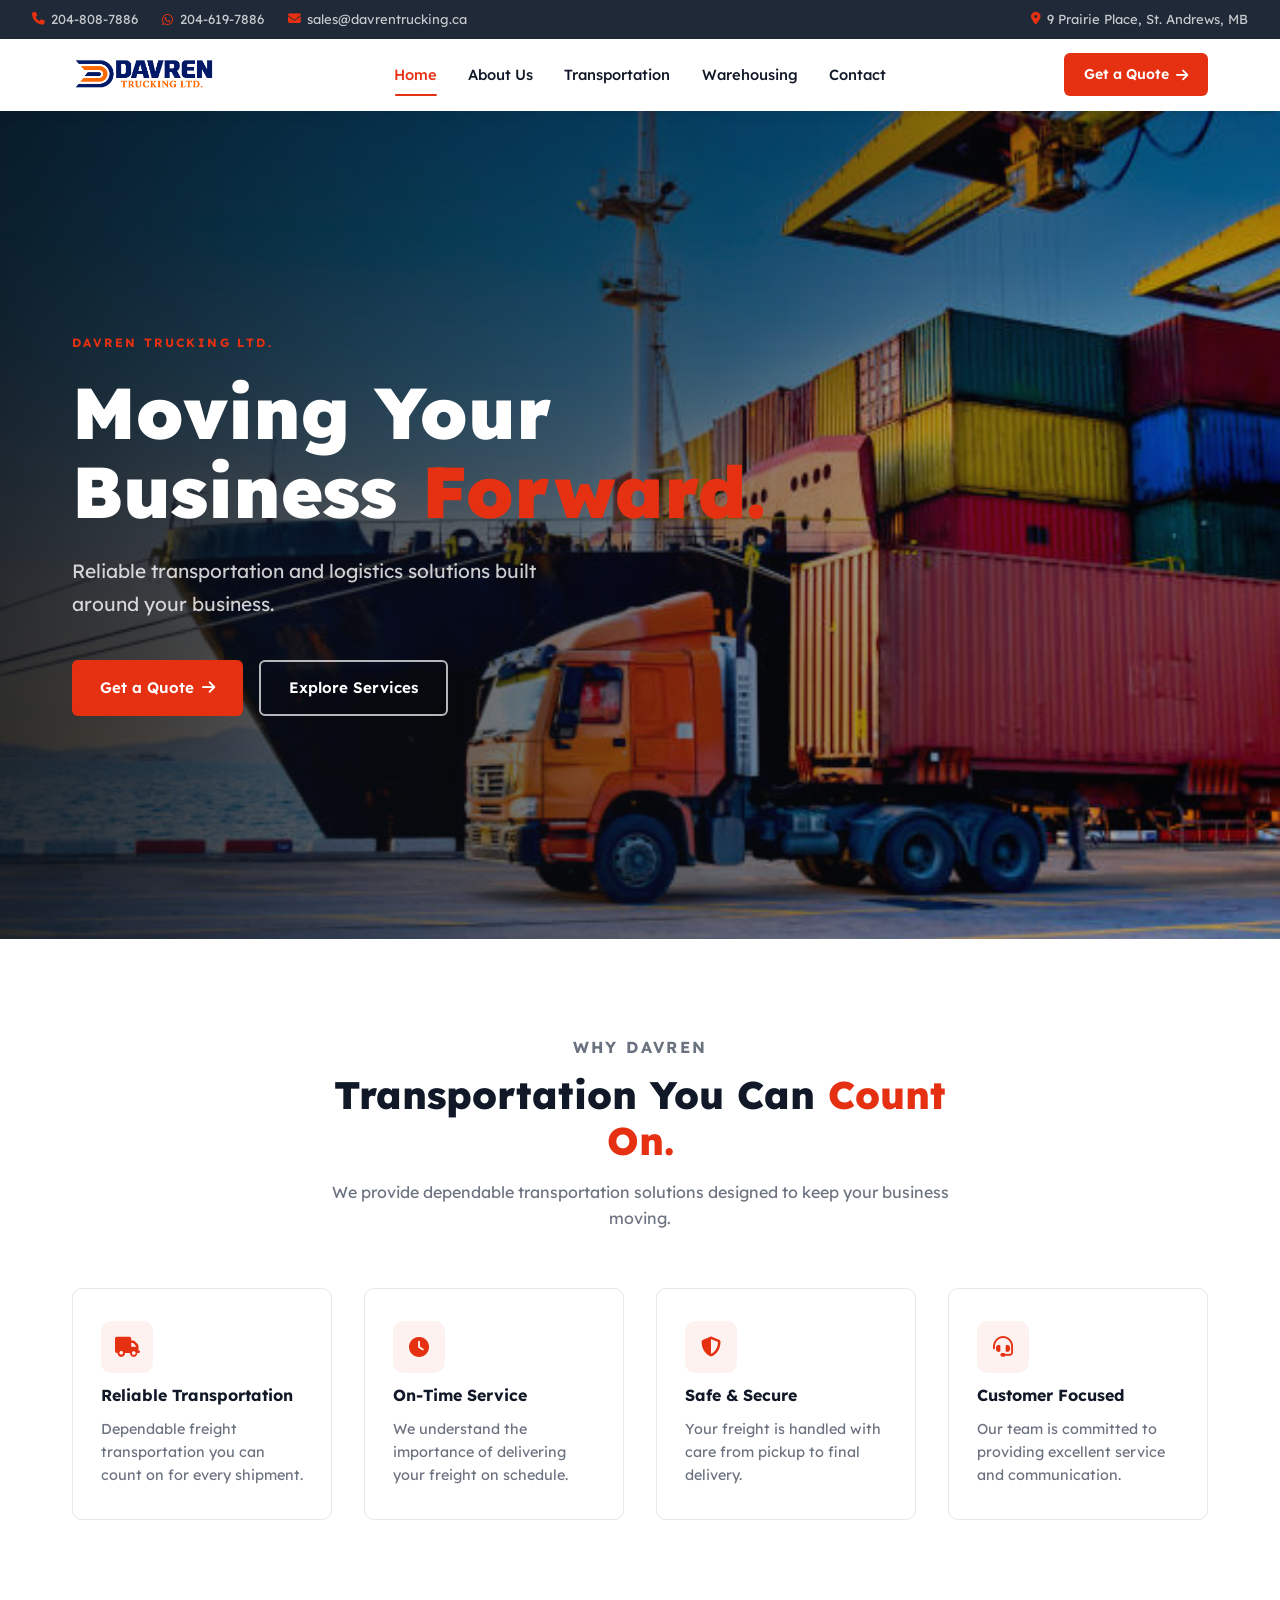
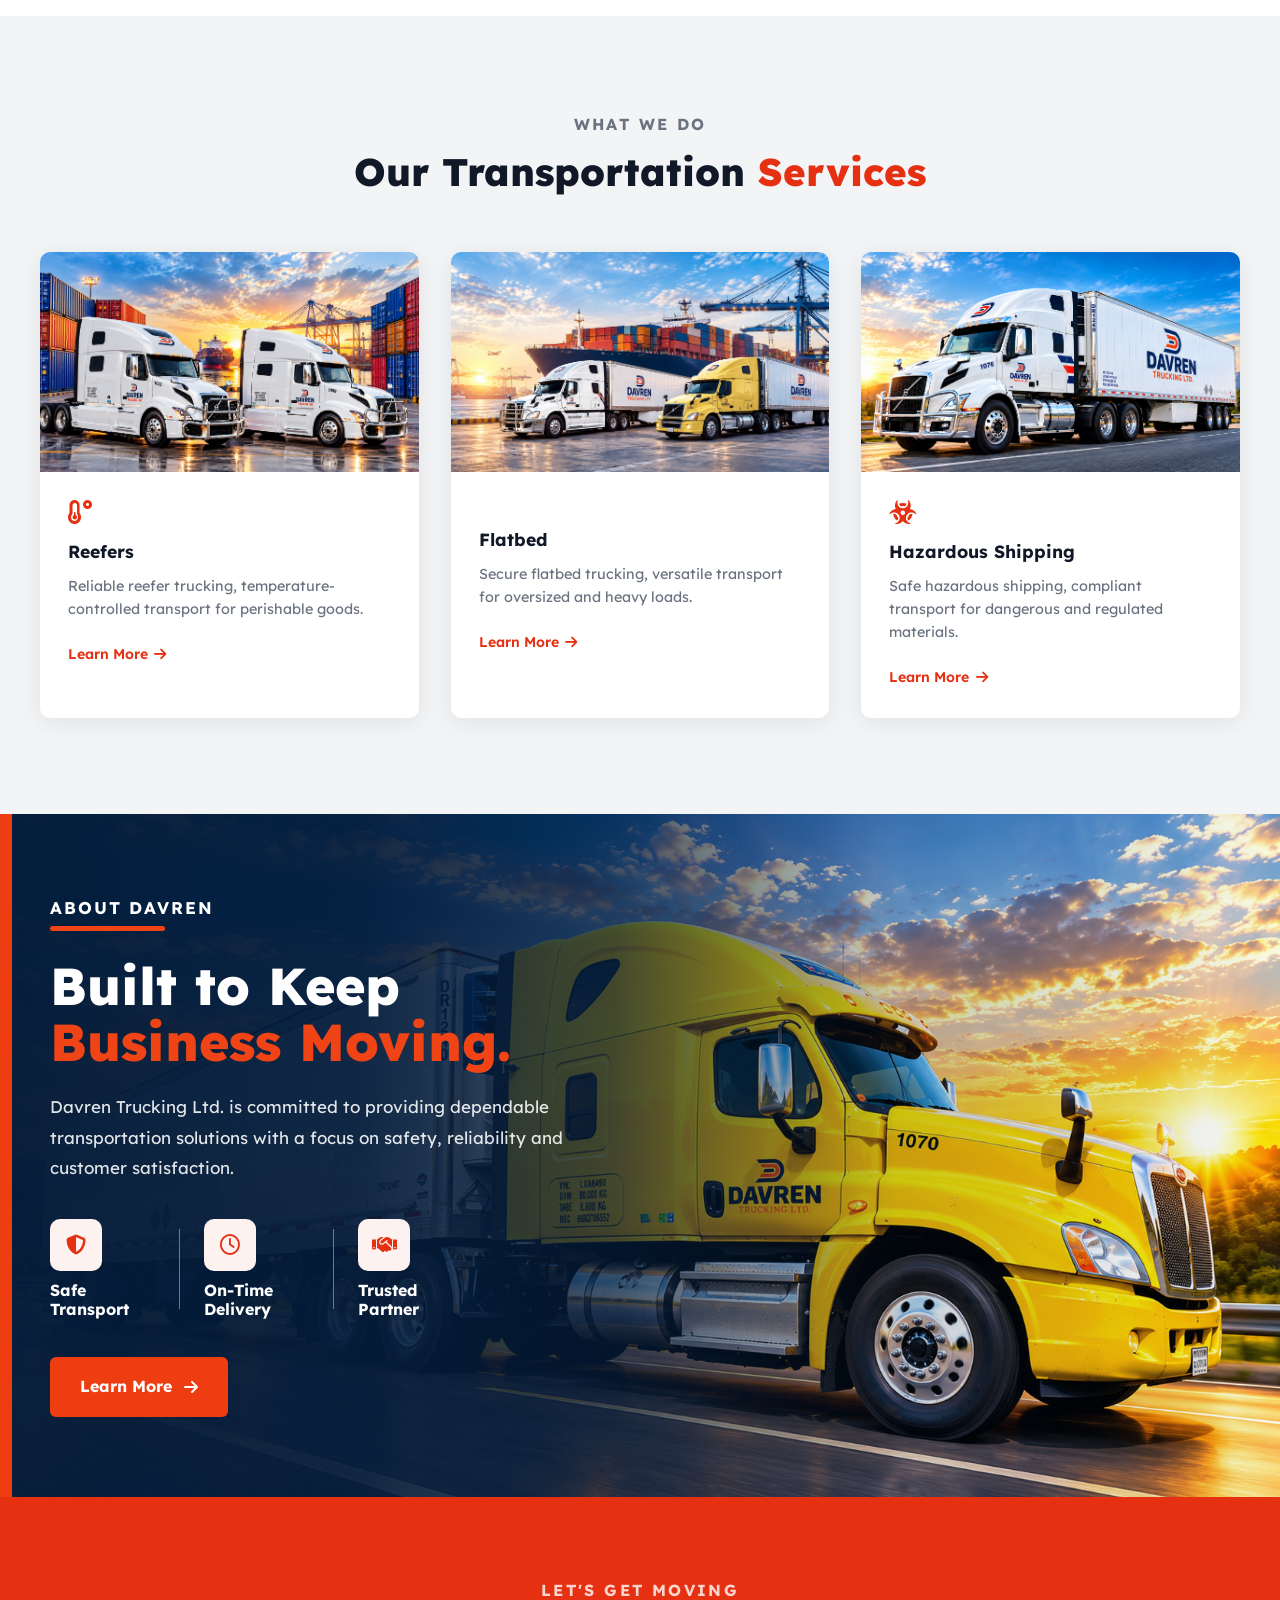
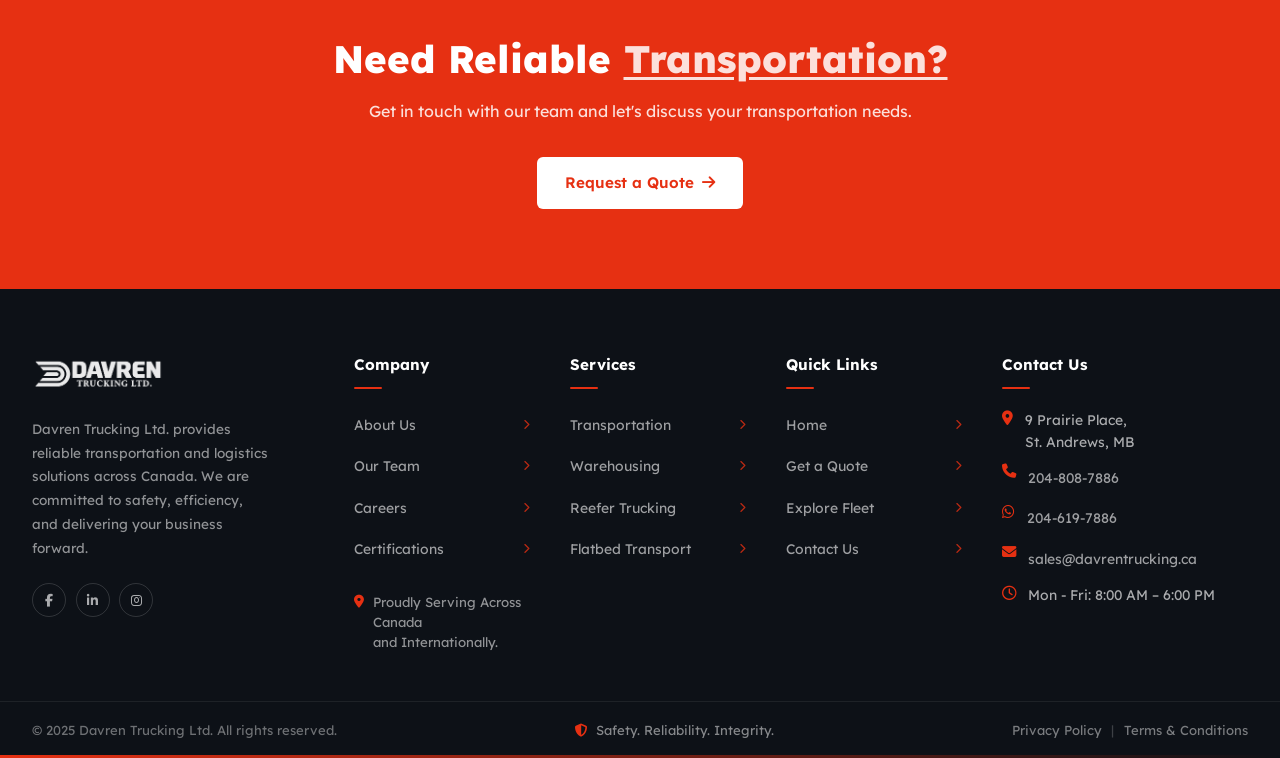
==== index.html @ db0753dc "Initial commit - static website for Netlify deployment" ====
<!DOCTYPE html>
<html lang="en">

<head>
    <meta charset="UTF-8">
    <meta name="viewport" content="width=device-width, initial-scale=1.0">
    <meta name="theme-color" content="#253b2f">

    <!-- ================= Primary SEO Meta Tags ================= -->
    <title>Davren Trucking | Driven to Deliver | Reliable Trucking Solutions Across Canada | Winnipeg</title>
    <meta name="title" content="Davren Trucking | Driven to Deliver | Reliable Trucking Solutions Across Canada | Winnipeg">
    <meta name="description" content="Winnipeg Trucking Company, Davren Trucking provides professional, reliable, and on-time trucking services across Canada. Trust us for safe and efficient freight transportation solutions.">
    <meta name="keywords" content="Winnipeg trucking companies, trucking services Winnipeg, freight transportation Winnipeg, logistics services Winnipeg, local trucking Winnipeg, Manitoba freight carriers, haulage services Winnipeg, commercial transport Winnipeg, truck freight services, trucking company Canada, freight transportation, reliable trucking, Davren Trucking, freight logistics, Canada-wide delivery, professional trucking services, on-time freight solutions">
    <meta name="robots" content="index, follow">
    <meta name="author" content="Davren Trucking">

    <!-- Canonical URL -->
    <link rel="canonical" href="https://davrentrucking.com/">

    <!-- Favicon -->
    <link rel="shortcut icon" type="image/x-icon" href="assets/images/fav-icon/favicon.ico">
    <link rel="icon" type="image/png" href="assets/images/logo.png">

    <!-- ================= Open Graph / Facebook ================= -->
    <meta property="og:type" content="website">
    <meta property="og:url" content="https://davrentrucking.com/">
    <meta property="og:title" content="Davren Trucking | Driven to Deliver | Reliable Trucking Solutions Across Canada | Winnipeg">
    <meta property="og:description" content="Winnipeg Trucking Company, Davren Trucking provides professional, reliable, and on-time trucking services across Canada. Trust us for safe and efficient freight transportation solutions.">
    <meta property="og:image" content="https://davrentrucking.com/assets/images/abt.png">
    <meta property="og:site_name" content="Davren Trucking">
    <meta property="og:locale" content="en_CA">

    <!-- ================= Twitter Card ================= -->
    <meta name="twitter:card" content="summary_large_image">
    <meta name="twitter:url" content="https://davrentrucking.com/">
    <meta name="twitter:title" content="Davren Trucking | Driven to Deliver | Reliable Trucking Solutions Across Canada | Winnipeg">
    <meta name="twitter:description" content="Winnipeg Trucking Company, Davren Trucking provides professional, reliable, and on-time trucking services across Canada. Trust us for safe and efficient freight transportation solutions.">
    <meta name="twitter:image" content="https://davrentrucking.com/assets/images/abt.png">

    <!-- ================= Google Fonts ================= -->
    <link rel="preconnect" href="https://fonts.googleapis.com">
    <link rel="preconnect" href="https://fonts.gstatic.com" crossorigin>
    <link href="https://fonts.googleapis.com/css2?family=Lexend:wght@300;400;500;600;700;800&family=Yantramanav:wght@300;400;500;700;900&display=swap" rel="stylesheet">

    <!-- Font Awesome -->
    <link rel="stylesheet"
        href="https://cdnjs.cloudflare.com/ajax/libs/font-awesome/6.7.2/css/all.min.css">

    <!-- Main CSS -->
    <link rel="stylesheet" href="assets/css/style.css?v=3">

    <!-- ================= Structured Data (Schema.org JSON-LD) ================= -->
    <script type="application/ld+json">
    {
      "@context": "https://schema.org",
      "@type": ["LogisticsService", "LocalBusiness"],
      "@id": "https://davrentrucking.com/#organization",
      "name": "Davren Trucking",
      "alternateName": "Davren Trucking Ltd.",
      "url": "https://davrentrucking.com/",
      "logo": "https://davrentrucking.com/assets/images/logo.png",
      "image": "https://davrentrucking.com/assets/images/abt.png",
      "description": "Professional, reliable, and on-time freight transportation and trucking services across Canada and internationally. Specialized in Dry Vans, Reefers, Flatbed, Hazardous Shipping, and Warehousing.",
      "telephone": "+1-204-808-7886",
      "email": "dispatch@davrentrucking.ca",
      "priceRange": "$$",
      "address": {
        "@type": "PostalAddress",
        "streetAddress": "216 Jean Marc Ave",
        "addressLocality": "Oakbank",
        "addressRegion": "MB",
        "postalCode": "R0E 1J0",
        "addressCountry": "CA"
      },
      "location": [
        {
          "@type": "Place",
          "name": "Head Office",
          "address": {
            "@type": "PostalAddress",
            "streetAddress": "216 Jean Marc Ave",
            "addressLocality": "Oakbank",
            "addressRegion": "MB",
            "postalCode": "R0E 1J0",
            "addressCountry": "CA"
          }
        },
        {
          "@type": "Place",
          "name": "Mailing Office",
          "address": {
            "@type": "PostalAddress",
            "streetAddress": "1201 Jefferson Ave",
            "addressLocality": "Winnipeg",
            "addressRegion": "MB",
            "postalCode": "R2P 0M3",
            "addressCountry": "CA"
          }
        },
        {
          "@type": "Place",
          "name": "Yard & Operations",
          "address": {
            "@type": "PostalAddress",
            "streetAddress": "9 Prairie Place",
            "addressLocality": "St. Andrews",
            "addressRegion": "MB",
            "postalCode": "R1A 2B5",
            "addressCountry": "CA"
          }
        }
      ],
      "areaServed": [
        {
          "@type": "Country",
          "name": "Canada"
        },
        {
          "@type": "AdministrativeArea",
          "name": "Manitoba"
        },
        {
          "@type": "City",
          "name": "Winnipeg"
        }
      ],
      "hasOfferCatalog": {
        "@type": "OfferCatalog",
        "name": "Transportation & Logistics Services",
        "itemListElement": [
          {
            "@type": "Offer",
            "itemOffered": {
              "@type": "Service",
              "name": "Dry Van Transportation",
              "description": "Short-haul, long-haul, and regional freight transport across Canada and North America."
            }
          },
          {
            "@type": "Offer",
            "itemOffered": {
              "@type": "Service",
              "name": "Reefer Transportation",
              "description": "Temperature-controlled refrigerated freight transport for perishable goods."
            }
          },
          {
            "@type": "Offer",
            "itemOffered": {
              "@type": "Service",
              "name": "Flatbed Trucking",
              "description": "Versatile transport for oversized, heavy haul, and specialized industrial loads."
            }
          },
          {
            "@type": "Offer",
            "itemOffered": {
              "@type": "Service",
              "name": "Hazardous Material (Hazmat) Shipping",
              "description": "Certified and fully compliant transport for dangerous and regulated materials."
            }
          },
          {
            "@type": "Offer",
            "itemOffered": {
              "@type": "Service",
              "name": "Warehousing & Distribution",
              "description": "Secure storage, cross-docking, and distribution management solutions."
            }
          }
        ]
      },
      "sameAs": [
        "https://www.facebook.com/share/15TEbDXpCN/?mibextid=wwXIfr",
        "https://www.instagram.com/davrentrucking",
        "https://www.linkedin.com/in/bachitter-toor-6957608b",
        "https://www.linkedin.com/in/satnam-chahal-9b173b165/"
      ]
    }
    </script>
</head>

<body>

    <!-- ================= TOP BAR ================= -->
    <div class="top-bar">
        <div class="top-bar-left">
            <span>
                <i class="fa-solid fa-phone"></i>
                <a href="tel:2048087886">204-808-7886</a>
            </span>
            <span>
                <i class="fa-brands fa-whatsapp"></i>
                <a href="https://wa.me/12046197886" target="_blank" rel="noopener noreferrer">204-619-7886</a>
            </span>
            <span>
                <i class="fa-solid fa-envelope"></i>
                <a href="mailto:sales@davrentrucking.ca">sales@davrentrucking.ca</a>
            </span>
        </div>
        <div class="top-bar-right">
            <span>
                <i class="fa-solid fa-location-dot"></i>
                9 Prairie Place, St. Andrews, MB
            </span>
        </div>
    </div>

    <!-- ================= NAVBAR ================= -->
    <header class="navbar">
        <div class="nav-container">
            <a href="index.html" class="logo">
                <img src="assets/images/logo.png" alt="Davren Trucking Ltd.">
            </a>
            <nav class="nav-menu">
                <a href="index.html" class="active">Home</a>
                <a href="about.html">About Us</a>
                <a href="transportation.html">Transportation</a>
                <a href="warehousing.html">Warehousing</a>
                <a href="contact.html">Contact</a>
            </nav>
            <a href="contact.html" class="quote-btn">
                Get a Quote
                <i class="fa-solid fa-arrow-right"></i>
            </a>
            <button class="menu-toggle" aria-label="Toggle navigation" aria-expanded="false">
                <i class="fa-solid fa-bars"></i>
            </button>
        </div>
    </header>

    <!-- ================= HERO ================= -->

    <main>

        <section class="hero">

            <div class="hero-overlay"></div>

            <div class="hero-content">

                <p class="hero-small-title">
                    DAVREN TRUCKING LTD.
                </p>

                <h1>
                    Moving Your Business
                    <span>Forward.</span>
                </h1>

                <p class="hero-description">
                    Reliable transportation and logistics solutions
                    built around your business.
                </p>

                <div class="hero-buttons">

                    <a href="contact.html" class="primary-btn">
                        Get a Quote
                        <i class="fa-solid fa-arrow-right"></i>
                    </a>

                    <a href="transportation.html" class="secondary-btn">
                        Explore Services
                    </a>

                </div>

            </div>

        </section>


        <!-- ================= WHY CHOOSE US ================= -->

        <section class="why-us">

            <div class="section-heading">

                <p class="section-label">
                    WHY DAVREN
                </p>

                <h2>
                    Transportation You Can
                    <span>Count On.</span>
                </h2>

                <p>
                    We provide dependable transportation solutions
                    designed to keep your business moving.
                </p>

            </div>


            <div class="features">

                <div class="feature-card">

                    <div class="feature-icon">
                        <i class="fa-solid fa-truck"></i>
                    </div>

                    <h3>Reliable Transportation</h3>

                    <p>
                        Dependable freight transportation you can
                        count on for every shipment.
                    </p>

                </div>


                <div class="feature-card">

                    <div class="feature-icon">
                        <i class="fa-solid fa-clock"></i>
                    </div>

                    <h3>On-Time Service</h3>

                    <p>
                        We understand the importance of delivering
                        your freight on schedule.
                    </p>

                </div>


                <div class="feature-card">

                    <div class="feature-icon">
                        <i class="fa-solid fa-shield-halved"></i>
                    </div>

                    <h3>Safe & Secure</h3>

                    <p>
                        Your freight is handled with care from
                        pickup to final delivery.
                    </p>

                </div>


                <div class="feature-card">

                    <div class="feature-icon">
                        <i class="fa-solid fa-headset"></i>
                    </div>

                    <h3>Customer Focused</h3>

                    <p>
                        Our team is committed to providing excellent
                        service and communication.
                    </p>

                </div>

            </div>

        </section>


        <!-- ================= SERVICES ================= -->

        <section class="services">

            <div class="section-heading">

                <p class="section-label">
                    WHAT WE DO
                </p>

                <h2>
                    Our Transportation
                    <span>Services</span>
                </h2>

            </div>


            <div class="service-grid">

                <div class="service-card">

                    <div class="service-image">
                        <img src="assets/images/img1.png"
                            alt="Reefer trucking">
                    </div>

                    <div class="service-content">

                        <i class="fa-solid fa-temperature-low"></i>

                        <h3>Reefers</h3>

                        <p>
                            Reliable reefer trucking, temperature-controlled
                            transport for perishable goods.
                        </p>

                        <a href="transportation.html">
                            Learn More
                            <i class="fa-solid fa-arrow-right"></i>
                        </a>

                    </div>

                </div>


                <div class="service-card">

                    <div class="service-image">
                        <img src="assets/images/img2.png"
                            alt="Flatbed trucking">
                    </div>

                    <div class="service-content">

                        <i class="fa-solid fa-truck-flatbed"></i>

                        <h3>Flatbed</h3>

                        <p>
                            Secure flatbed trucking, versatile transport for
                            oversized and heavy loads.
                        </p>

                        <a href="transportation.html">
                            Learn More
                            <i class="fa-solid fa-arrow-right"></i>
                        </a>

                    </div>

                </div>


                <div class="service-card">

                    <div class="service-image">
                        <img src="assets/images/img3.png"
                            alt="Hazardous shipping">
                    </div>

                    <div class="service-content">

                        <i class="fa-solid fa-biohazard"></i>

                        <h3>Hazardous Shipping</h3>

                        <p>
                            Safe hazardous shipping, compliant transport
                            for dangerous and regulated materials.
                        </p>

                        <a href="transportation.html">
                            Learn More
                            <i class="fa-solid fa-arrow-right"></i>
                        </a>

                    </div>

                </div>

            </div>

        </section>


        <!-- ================= ABOUT ================= -->

        <section class="davren-about-section">

            <div class="davren-about-overlay"></div>

            <div class="davren-about-content">

                <div class="about-left">

                    <span class="section-label">ABOUT DAVREN</span>

                    <h2>
                        Built to Keep
                        <span>Business Moving.</span>
                    </h2>

                    <p>
                        Davren Trucking Ltd. is committed to providing dependable
                        transportation solutions with a focus on safety, reliability
                        and customer satisfaction.
                    </p>

                    <div class="about-features">

                        <div class="feature-box">
                            <div class="feature-icon">
                                <i class="fa-solid fa-shield-halved"></i>
                            </div>
                            <h4>Safe<br>Transport</h4>
                        </div>

                        <div class="feature-line"></div>

                        <div class="feature-box">
                            <div class="feature-icon">
                                <i class="fa-regular fa-clock"></i>
                            </div>
                            <h4>On-Time<br>Delivery</h4>
                        </div>

                        <div class="feature-line"></div>

                        <div class="feature-box">
                            <div class="feature-icon">
                                <i class="fa-solid fa-handshake"></i>
                            </div>
                            <h4>Trusted<br>Partner</h4>
                        </div>

                    </div>

                    <a href="about.html" class="learn-more-btn">
                        Learn More
                        <i class="fa-solid fa-arrow-right"></i>
                    </a>

                </div>

            </div>

        </section>


        <!-- ================= CTA ================= -->

        <section class="cta">

            <div class="cta-content">

                <p class="section-label">
                    LET'S GET MOVING
                </p>

                <h2>
                    Need Reliable
                    <span>Transportation?</span>
                </h2>

                <p>
                    Get in touch with our team and let's discuss
                    your transportation needs.
                </p>

                <a href="contact.html" class="primary-btn">
                    Request a Quote
                    <i class="fa-solid fa-arrow-right"></i>
                </a>

            </div>

        </section>

    </main>


    <!-- ================= FOOTER ================= -->
    <footer class="footer">
        <div class="footer-main">
            <!-- Brand column -->
            <div class="footer-brand">
                <div class="footer-logo">
                    <img src="assets/images/logo.png" alt="Davren Trucking Ltd.">
                </div>
                <p>
                    Davren Trucking Ltd. provides reliable
                    transportation and logistics solutions
                    across Canada. We are committed to
                    safety, efficiency, and delivering your
                    business forward.
                </p>
                <div class="footer-socials">
                    <a href="https://www.facebook.com/share/15TEbDXpCN/?mibextid=wwXIfr" target="_blank" rel="noopener noreferrer" aria-label="Facebook"><i class="fa-brands fa-facebook-f"></i></a>
                    <a href="https://www.linkedin.com/in/bachitter-toor-6957608b" target="_blank" rel="noopener noreferrer" aria-label="LinkedIn"><i class="fa-brands fa-linkedin-in"></i></a>
                    <a href="https://www.instagram.com/davrentrucking" target="_blank" rel="noopener noreferrer" aria-label="Instagram"><i class="fa-brands fa-instagram"></i></a>
                </div>
            </div>

            <!-- Company column -->
            <div class="footer-col">
                <h4>Company</h4>
                <ul>
                    <li><a href="about.html">About Us <i class="fa-solid fa-chevron-right"></i></a></li>
                    <li><a href="about.html">Our Team <i class="fa-solid fa-chevron-right"></i></a></li>
                    <li><a href="contact.html">Careers <i class="fa-solid fa-chevron-right"></i></a></li>
                    <li><a href="about.html">Certifications <i class="fa-solid fa-chevron-right"></i></a></li>
                </ul>
                <div class="footer-serving">
                    <i class="fa-solid fa-location-dot"></i>
                    <span>Proudly Serving Across Canada<br>and Internationally.</span>
                </div>
            </div>

            <!-- Services column -->
            <div class="footer-col">
                <h4>Services</h4>
                <ul>
                    <li><a href="transportation.html">Transportation <i class="fa-solid fa-chevron-right"></i></a></li>
                    <li><a href="warehousing.html">Warehousing <i class="fa-solid fa-chevron-right"></i></a></li>
                    <li><a href="transportation.html">Reefer Trucking <i class="fa-solid fa-chevron-right"></i></a></li>
                    <li><a href="transportation.html">Flatbed Transport <i class="fa-solid fa-chevron-right"></i></a></li>
                </ul>
            </div>

            <!-- Quick Links column -->
            <div class="footer-col">
                <h4>Quick Links</h4>
                <ul>
                    <li><a href="index.html">Home <i class="fa-solid fa-chevron-right"></i></a></li>
                    <li><a href="contact.html">Get a Quote <i class="fa-solid fa-chevron-right"></i></a></li>
                    <li><a href="transportation.html">Explore Fleet <i class="fa-solid fa-chevron-right"></i></a></li>
                    <li><a href="contact.html">Contact Us <i class="fa-solid fa-chevron-right"></i></a></li>
                </ul>
            </div>

            <!-- Contact column -->
            <div class="footer-col footer-contact-col">
                <h4>Contact Us</h4>
                <ul class="footer-contact-list">
                    <li>
                        <i class="fa-solid fa-location-dot"></i>
                        <span>9 Prairie Place,<br>St. Andrews, MB</span>
                    </li>
                    <li>
                        <i class="fa-solid fa-phone"></i>
                        <a href="tel:2048087886">204-808-7886</a>
                    </li>
                    <li>
                        <i class="fa-brands fa-whatsapp"></i>
                        <a href="https://wa.me/12046197886" target="_blank" rel="noopener noreferrer">204-619-7886</a>
                    </li>
                    <li>
                        <i class="fa-solid fa-envelope"></i>
                        <a href="mailto:sales@davrentrucking.ca">sales@davrentrucking.ca</a>
                    </li>
                    <li>
                        <i class="fa-regular fa-clock"></i>
                        <span>Mon - Fri: 8:00 AM – 6:00 PM</span>
                    </li>
                </ul>
            </div>
        </div>

        <!-- Bottom bar -->
        <div class="footer-bottom">
            <span>© 2025 Davren Trucking Ltd. All rights reserved.</span>
            <span class="footer-tagline">
                <i class="fa-solid fa-shield-halved"></i>
                Safety. Reliability. Integrity.
            </span>
            <span class="footer-legal">
                <a href="#">Privacy Policy</a>
                <span class="divider">|</span>
                <a href="#">Terms &amp; Conditions</a>
            </span>
        </div>
    </footer>

    <script src="assets/js/script.js"></script>

</body>

</html>
---- assets/css/style.css ----
/* ============================================================
   DAVREN TRUCKING LTD. — Main Stylesheet
   ============================================================ */

/* ---------- Reset & Base ---------- */
*{
    margin: 0;
    padding: 0;
    box-sizing: border-box;
}

:root {
    --primary:     #E63012; 
    --primary-dark:#bf2510;
    --dark:        #111827;
    --dark-2:      #1f2937;
    --gray:        #6b7280;
    --light-gray:  #f3f4f6;
    --white:       #ffffff;
    --font:        'Lexend', 'Yantramanav', 'Segoe UI', system-ui, -apple-system, sans-serif;
    --transition:  0.3s ease;
    --shadow:      0 4px 24px rgba(0,0,0,0.08);
    --radius:      6px;
}

html {
    scroll-behavior: smooth;
}

body {
    font-family: var(--font);
    color: var(--dark);
    background: var(--white);
    line-height: 1.6;
    font-size: 16px;
}

img {
    display: block;
    max-width: 100%;
}

a {
    text-decoration: none;
}

/* ---------- Reusable ---------- */
.section-label {
    display: inline-block;
    font-size: 0.75rem;
    font-weight: 700;
    letter-spacing: 0.15em;
    color: var(--primary);
    text-transform: uppercase;
    margin-bottom: 0.75rem;
}

.section-heading {
    text-align: center;
    max-width: 640px;
    margin: 0 auto 3.5rem;
}

.section-heading h2 {
    font-size: clamp(1.75rem, 3vw, 2.5rem);
    font-weight: 800;
    line-height: 1.2;
    color: var(--dark);
    margin-bottom: 1rem;
}

.section-heading h2 span,
.about-content h2 span,
.about-who-content h2 span,
.about-why-content h2 span,
.cta-content h2 span {
    color: var(--primary);
}

.section-heading p {
    color: var(--gray);
    font-size: 1rem;
}

.primary-btn {
    display: inline-flex;
    align-items: center;
    gap: 0.5rem;
    background: var(--primary);
    color: var(--white);
    padding: 0.85rem 1.75rem;
    border-radius: var(--radius);
    font-weight: 600;
    font-size: 0.95rem;
    transition: background var(--transition), transform var(--transition);
}

.primary-btn:hover {
    background: var(--primary-dark);
    transform: translateY(-2px);
}

.secondary-btn {
    display: inline-flex;
    align-items: center;
    gap: 0.5rem;
    background: transparent;
    color: var(--white);
    padding: 0.85rem 1.75rem;
    border-radius: var(--radius);
    font-weight: 600;
    font-size: 0.95rem;
    border: 2px solid rgba(255,255,255,0.7);
    transition: background var(--transition), border-color var(--transition), transform var(--transition);
}

.secondary-btn:hover {
    background: rgba(255,255,255,0.12);
    border-color: var(--white);
    transform: translateY(-2px);
}


/* ============================================================
   TOP BAR
   ============================================================ */
.top-bar {
    background: var(--dark-2);
    color: rgba(255,255,255,0.75);
    font-size: 0.82rem;
    padding: 0.55rem 2rem;
    display: flex;
    justify-content: space-between;
    align-items: center;
    gap: 1rem;
}

.top-bar-left {
    display: flex;
    gap: 1.5rem;
    flex-wrap: wrap;
}

.top-bar span {
    display: flex;
    align-items: center;
    gap: 0.4rem;
}

.top-bar i {
    color: var(--primary);
    font-size: 0.8rem;
}

.top-bar a {
    color: inherit;
    transition: color var(--transition);
}

.top-bar a:hover {
    color: var(--white);
}


/* ============================================================
   NAVBAR
   ============================================================ */
.navbar {
    position: sticky;
    top: 0;
    z-index: 1000;
    background: var(--white);
    box-shadow: 0 2px 12px rgba(0,0,0,0.08);
}

.nav-container {
    display: flex;
    align-items: center;
    justify-content: space-between;
    max-width: 1200px;
    margin: 0 auto;
    padding: 0 2rem;
    height: 72px;
    gap: 1.5rem;
}

.logo img {
    height: 48px;
    width: auto;
    object-fit: contain;
}

/* Fallback when logo image is missing */
.logo {
    font-size: 1.3rem;
    font-weight: 800;
    color: var(--dark);
    letter-spacing: -0.02em;
}

.nav-menu {
    display: flex;
    align-items: center;
    gap: 0.25rem;
    flex: 1;
    justify-content: center;
}

.nav-menu a {
    font-size: 0.92rem;
    font-weight: 500;
    color: var(--dark);
    padding: 0.45rem 0.85rem;
    border-radius: var(--radius);
    transition: color var(--transition), background var(--transition);
    position: relative;
}

.nav-menu a::after {
    content: '';
    position: absolute;
    bottom: -2px;
    left: 50%;
    transform: translateX(-50%) scaleX(0);
    width: 60%;
    height: 2px;
    background: var(--primary);
    border-radius: 2px;
    transition: transform var(--transition);
}

.nav-menu a:hover,
.nav-menu a.active {
    color: var(--primary);
}

.nav-menu a:hover::after,
.nav-menu a.active::after {
    transform: translateX(-50%) scaleX(1);
}

.quote-btn {
    display: inline-flex;
    align-items: center;
    gap: 0.45rem;
    background: var(--primary);
    color: var(--white);
    padding: 0.65rem 1.25rem;
    border-radius: var(--radius);
    font-size: 0.88rem;
    font-weight: 600;
    white-space: nowrap;
    transition: background var(--transition), transform var(--transition);
}

.quote-btn:hover {
    background: var(--primary-dark);
    transform: translateY(-1px);
}

.menu-toggle {
    display: none;
    background: var(--light-gray);
    border: none;
    width: 42px;
    height: 42px;
    border-radius: var(--radius);
    font-size: 1.25rem;
    color: var(--dark);
    cursor: pointer;
    align-items: center;
    justify-content: center;
    transition: background var(--transition), color var(--transition);
}

.menu-toggle:hover {
    background: #e5e7eb;
    color: var(--primary);
}

/* Mobile nav */
@media (max-width: 900px) {
    .nav-container {
        padding: 0 1.25rem;
        height: 68px;
    }

    .menu-toggle {
        display: inline-flex;
    }

    .nav-menu {
        position: absolute;
        top: 100%;
        left: 0;
        right: 0;
        background: var(--white);
        flex-direction: column;
        align-items: stretch;
        padding: 1rem 1.25rem 1.5rem;
        box-shadow: 0 16px 32px rgba(0,0,0,0.14);
        gap: 0.35rem;
        border-top: 1px solid var(--light-gray);
        border-bottom: 3px solid var(--primary);
        max-height: calc(100vh - 80px);
        overflow-y: auto;
        opacity: 0;
        visibility: hidden;
        transform: translateY(-8px);
        pointer-events: none;
        transition: opacity 0.25s ease, transform 0.25s ease, visibility 0.25s ease;
        z-index: 999;
    }

    .nav-menu.open {
        opacity: 1;
        visibility: visible;
        transform: translateY(0);
        pointer-events: auto;
    }

    .nav-menu a {
        width: 100%;
        padding: 0.8rem 1rem;
        font-size: 0.98rem;
        font-weight: 600;
        border-radius: var(--radius);
        color: var(--dark);
        display: flex;
        align-items: center;
        justify-content: space-between;
    }

    .nav-menu a::after {
        display: none;
    }

    .nav-menu a:hover {
        background: var(--light-gray);
        color: var(--primary);
    }

    .nav-menu a.active {
        background: #fef2f0;
        color: var(--primary);
        font-weight: 700;
        border-left: 3px solid var(--primary);
    }

    .quote-btn {
        display: none;
    }
}

@media (max-width: 768px) {
    .top-bar {
        padding: 0.5rem 1.25rem;
        font-size: 0.78rem;
        justify-content: center;
    }

    .top-bar-right {
        display: none;
    }
}

@media (max-width: 500px) {
    .top-bar {
        padding: 0.45rem 0.85rem;
        font-size: 0.75rem;
    }

    .top-bar-left {
        gap: 0.75rem;
        width: 100%;
        justify-content: space-between;
    }
}


/* ============================================================
   HERO
   ============================================================ */
.hero {
    position: relative;
    min-height: 92vh;
    display: flex;
    align-items: center;
    background: url('../images/hero-background.png') center center / cover no-repeat;
    background-color: var(--dark); /* fallback */
}

.hero-overlay {
    position: absolute;
    inset: 0;
    background: linear-gradient(
        to right,
        rgba(10, 14, 20, 0.85) 0%,
        rgba(10, 14, 20, 0.45) 60%,
        rgba(10, 14, 20, 0.2) 100%
    );
}

.hero-content {
    position: relative;
    z-index: 1;
    max-width: 1200px;
    margin: 0 auto;
    padding: 5rem 2rem;
    width: 100%;
}

.hero-small-title {
    font-size: 0.75rem;
    font-weight: 700;
    letter-spacing: 0.2em;
    color: var(--primary);
    margin-bottom: 1.25rem;
    text-transform: uppercase;
}

.hero-content h1 {
    font-size: clamp(2.5rem, 6vw, 4.5rem);
    font-weight: 900;
    color: var(--white);
    line-height: 1.1;
    max-width: 700px;
    margin-bottom: 1.5rem;
}

.hero-content h1 span {
    color: var(--primary);
}

.hero-description {
    font-size: clamp(1rem, 1.5vw, 1.2rem);
    color: rgba(255,255,255,0.8);
    max-width: 520px;
    margin-bottom: 2.5rem;
    line-height: 1.7;
}

.hero-buttons {
    display: flex;
    gap: 1rem;
    flex-wrap: wrap;
}


/* ============================================================
   WHY CHOOSE US
   ============================================================ */
.why-us {
    padding: 6rem 2rem;
    background: var(--white);
    max-width: 1200px;
    margin: 0 auto;
}

.features {
    display: grid;
    grid-template-columns: repeat(auto-fit, minmax(220px, 1fr));
    gap: 2rem;
}

.feature-card {
    background: var(--white);
    border: 1px solid #e5e7eb;
    border-radius: 10px;
    padding: 2rem 1.75rem;
    transition: box-shadow var(--transition), transform var(--transition), border-color var(--transition);
}

.feature-card:hover {
    box-shadow: 0 8px 32px rgba(0,0,0,0.1);
    transform: translateY(-4px);
    border-color: transparent;
}

.feature-icon {
    width: 52px;
    height: 52px;
    background: #fef2f0;
    border-radius: 10px;
    display: flex;
    align-items: center;
    justify-content: center;
    margin-bottom: 1.25rem;
}

.feature-icon i {
    font-size: 1.25rem;
    color: var(--primary);
}

.feature-card h3 {
    font-size: 1rem;
    font-weight: 700;
    margin-bottom: 0.6rem;
    color: var(--dark);
}

.feature-card p {
    font-size: 0.9rem;
    color: var(--gray);
    line-height: 1.6;
}


/* ============================================================
   SERVICES
   ============================================================ */
.services {
    padding: 6rem 2rem;
    background: var(--light-gray);
}

.services .section-heading {
    max-width: 1200px;
    margin-left: auto;
    margin-right: auto;
    margin-bottom: 3.5rem;
}

.service-grid {
    max-width: 1200px;
    margin: 0 auto;
    display: grid;
    grid-template-columns: repeat(auto-fit, minmax(300px, 1fr));
    gap: 2rem;
}

.service-card {
    background: var(--white);
    border-radius: 10px;
    overflow: hidden;
    box-shadow: var(--shadow);
    transition: transform var(--transition), box-shadow var(--transition);
}

.service-card:hover {
    transform: translateY(-5px);
    box-shadow: 0 12px 40px rgba(0,0,0,0.13);
}

.service-image {
    height: 220px;
    overflow: hidden;
    background: var(--dark-2);
}

.service-image img {
    width: 100%;
    height: 100%;
    object-fit: cover;
    transition: transform 0.5s ease;
}

.service-card:hover .service-image img {
    transform: scale(1.05);
}

.service-content {
    padding: 1.75rem;
}

.service-content > i {
    font-size: 1.5rem;
    color: var(--primary);
    margin-bottom: 0.85rem;
}

.service-content h3 {
    font-size: 1.1rem;
    font-weight: 700;
    margin-bottom: 0.6rem;
    color: var(--dark);
}

.service-content p {
    font-size: 0.9rem;
    color: var(--gray);
    margin-bottom: 1.25rem;
    line-height: 1.6;
}

.service-content a {
    display: inline-flex;
    align-items: center;
    gap: 0.4rem;
    font-size: 0.88rem;
    font-weight: 600;
    color: var(--primary);
    transition: gap var(--transition);
}

.service-content a:hover {
    gap: 0.7rem;
}


/* ============================================================
   DAVREN ABOUT SECTION
   ============================================================ */
.davren-about-section {
    position: relative;
    width: 100%;
    min-height: 620px;
    background: url('../images/truck.png') right center / cover no-repeat;
    display: flex;
    align-items: center;
    overflow: hidden;
}

/* Dark gradient overlay */
.davren-about-overlay {
    position: absolute;
    inset: 0;
    background: linear-gradient(
        90deg,
        rgba(4, 28, 58, 0.98) 0%,
        rgba(4, 28, 58, 0.94) 28%,
        rgba(4, 28, 58, 0.75) 48%,
        rgba(4, 28, 58, 0.20) 70%,
        rgba(4, 28, 58, 0.02) 100%
    );
    z-index: 1;
}

/* Orange decorative accent shape */
.davren-about-section::before {
    content: "";
    position: absolute;
    left: 0;
    top: 0;
    width: 12px;
    height: 100%;
    background: #ef3d12;
    z-index: 3;
}

.davren-about-content {
    position: relative;
    z-index: 4;
    width: 100%;
    max-width: 1280px;
    margin: auto;
    padding: 80px 50px;
}

.about-left {
    max-width: 540px;
}

.davren-about-section .section-label {
    display: inline-block;
    color: #ffffff;
    font-size: 17px;
    font-weight: 700;
    letter-spacing: 2px;
    margin-bottom: 22px;
    position: relative;
}

.davren-about-section .section-label::after {
    content: "";
    position: absolute;
    left: 0;
    bottom: -10px;
    width: 115px;
    height: 5px;
    border-radius: 10px;
    background: #f04417;
}

.about-left h2 {
    color: #ffffff;
    font-size: 52px;
    line-height: 1.08;
    font-weight: 800;
    margin: 15px 0 22px;
}

.about-left h2 span {
    display: block;
    color: #f04417;
}

.about-left p {
    color: rgba(255, 255, 255, 0.88);
    font-size: 17px;
    line-height: 1.8;
    max-width: 520px;
    margin-bottom: 35px;
}

/* Feature section */
.about-features {
    display: flex;
    align-items: center;
    gap: 24px;
    margin-bottom: 38px;
}

.feature-box {
    min-width: 105px;
}

.feature-icon {
    font-size: 35px;
    color: #f04417;
    margin-bottom: 10px;
}

.feature-box h4 {
    color: #ffffff;
    font-size: 16px;
    line-height: 1.2;
    font-weight: 700;
    margin: 0;
}

.feature-line {
    width: 1px;
    height: 80px;
    background: rgba(255, 255, 255, 0.4);
}

/* Button */
.learn-more-btn {
    display: inline-flex;
    align-items: center;
    justify-content: center;
    gap: 12px;
    background: #ef3d12;
    color: #ffffff;
    padding: 17px 30px;
    border-radius: 6px;
    font-size: 16px;
    font-weight: 700;
    text-decoration: none;
    transition: 0.3s ease;
}

.learn-more-btn:hover {
    background: #ffffff;
    color: #ef3d12;
    transform: translateY(-3px);
}

.learn-more-btn i {
    transition: transform 0.3s ease;
}

.learn-more-btn:hover i {
    transform: translateX(5px);
}

/* Responsive */
@media (max-width: 991px) {
    .davren-about-section {
        min-height: 590px;
        background-position: 65% center;
    }

    .davren-about-overlay {
        background: linear-gradient(
            90deg,
            rgba(4, 28, 58, 0.98) 0%,
            rgba(4, 28, 58, 0.92) 55%,
            rgba(4, 28, 58, 0.55) 100%
        );
    }

    .davren-about-content {
        padding: 70px 30px;
    }

    .about-left h2 {
        font-size: 42px;
    }
}

@media (max-width: 767px) {
    .davren-about-section {
        min-height: auto;
        background-position: 65% center;
    }

    .davren-about-overlay {
        background: rgba(4, 28, 58, 0.88);
    }

    .davren-about-content {
        padding: 65px 22px;
    }

    .about-left {
        max-width: 100%;
    }

    .about-left h2 {
        font-size: 36px;
    }

    .about-left p {
        font-size: 15px;
    }

    .about-features {
        gap: 15px;
        justify-content: space-between;
    }

    .feature-line {
        height: 65px;
    }

    .feature-box {
        min-width: auto;
    }

    .feature-icon {
        font-size: 28px;
    }

    .feature-box h4 {
        font-size: 14px;
    }
}

@media (max-width: 480px) {
    .about-left h2 {
        font-size: 31px;
    }

    .about-features {
        align-items: flex-start;
    }

    .feature-line {
        display: none;
    }

    .feature-box {
        width: 33%;
    }
}


/* ============================================================
   CTA BANNER
   ============================================================ */
.cta {
    background: var(--primary);
    padding: 5rem 2rem;
    text-align: center;
}

.cta-content {
    max-width: 680px;
    margin: 0 auto;
}

.cta-content .section-label {
    color: rgba(255,255,255,0.8);
}

.cta-content h2 {
    font-size: clamp(1.75rem, 3vw, 2.5rem);
    font-weight: 800;
    color: var(--white);
    margin-bottom: 1rem;
    line-height: 1.2;
}

.cta-content h2 span {
    color: rgba(255,255,255,0.85);
    text-decoration: underline;
    text-underline-offset: 4px;
}

.cta-content p {
    color: rgba(255,255,255,0.85);
    font-size: 1rem;
    margin-bottom: 2rem;
    line-height: 1.7;
}

.cta-content .primary-btn {
    background: var(--white);
    color: var(--primary);
}

.cta-content .primary-btn:hover {
    background: var(--light-gray);
}


/* ============================================================
   FOOTER
   ============================================================ */
.footer {
    background: #0d1117;
    color: rgba(255,255,255,0.65);
    position: relative;
    overflow: hidden;
}

/* world map watermark */
.footer::before {
    content: '';
    position: absolute;
    inset: 0;
    background: url('../images/world-map.png') center center / cover no-repeat;
    opacity: 0.04;
    pointer-events: none;
}

.footer-main {
    position: relative;
    z-index: 1;
    max-width: 1280px;
    margin: 0 auto;
    padding: 4rem 2rem 3rem;
    display: grid;
    grid-template-columns: 1.6fr 1fr 1fr 1fr 1.4fr;
    gap: 2.5rem;
}

/* --- Brand --- */
.footer-brand .footer-logo img {
    height: 44px;
    width: auto;
    margin-bottom: 1.25rem;
    filter: brightness(0) invert(1);
    opacity: 0.92;
}

.footer-brand p {
    font-size: 0.85rem;
    line-height: 1.75;
    color: rgba(255,255,255,0.55);
    margin-bottom: 1.5rem;
    max-width: 240px;
}

.footer-socials {
    display: flex;
    gap: 0.6rem;
}

.footer-socials a {
    width: 34px;
    height: 34px;
    border-radius: 50%;
    border: 1px solid rgba(255,255,255,0.15);
    display: flex;
    align-items: center;
    justify-content: center;
    font-size: 0.8rem;
    color: rgba(255,255,255,0.65);
    transition: background var(--transition), border-color var(--transition), color var(--transition);
}

.footer-socials a:hover {
    background: var(--primary);
    border-color: var(--primary);
    color: var(--white);
}

/* --- Columns --- */
.footer-col h4 {
    color: var(--white);
    font-size: 0.95rem;
    font-weight: 700;
    margin-bottom: 1.25rem;
    position: relative;
    padding-bottom: 0.75rem;
}

.footer-col h4::after {
    content: '';
    position: absolute;
    bottom: 0;
    left: 0;
    width: 28px;
    height: 2px;
    background: var(--primary);
    border-radius: 2px;
}

.footer-col ul {
    list-style: none;
    display: flex;
    flex-direction: column;
    gap: 0.6rem;
}

.footer-col ul li a {
    display: flex;
    align-items: center;
    justify-content: space-between;
    font-size: 0.87rem;
    color: rgba(255,255,255,0.6);
    padding: 0.3rem 0;
    transition: color var(--transition), padding-left var(--transition);
}

.footer-col ul li a i {
    font-size: 0.65rem;
    color: var(--primary);
    opacity: 0.8;
}

.footer-col ul li a:hover {
    color: var(--white);
    padding-left: 4px;
}

/* Serving note under Company column */
.footer-serving {
    display: flex;
    align-items: flex-start;
    gap: 0.6rem;
    margin-top: 1.75rem;
    font-size: 0.83rem;
    color: rgba(255,255,255,0.55);
    line-height: 1.5;
}

.footer-serving i {
    color: var(--primary);
    margin-top: 2px;
    flex-shrink: 0;
}

/* Contact column */
.footer-contact-list {
    list-style: none;
    display: flex;
    flex-direction: column;
    gap: 1rem;
}

.footer-contact-list li {
    display: flex;
    align-items: flex-start;
    gap: 0.75rem;
    font-size: 0.87rem;
    color: rgba(255,255,255,0.65);
    line-height: 1.55;
}

.footer-contact-list li i {
    color: var(--primary);
    font-size: 0.9rem;
    margin-top: 2px;
    flex-shrink: 0;
}

.footer-contact-list li a {
    color: inherit;
    transition: color var(--transition);
}

.footer-contact-list li a:hover {
    color: var(--white);
}

/* --- Bottom bar --- */
.footer-bottom {
    position: relative;
    z-index: 1;
    border-top: 1px solid rgba(255,255,255,0.07);
    max-width: 100%;
    padding: 1.1rem 2rem;
    display: flex;
    align-items: center;
    justify-content: space-between;
    flex-wrap: wrap;
    gap: 0.75rem;
    font-size: 0.82rem;
    color: rgba(255,255,255,0.4);
}

/* orange accent line at very bottom */
.footer-bottom::after {
    content: '';
    position: absolute;
    bottom: 0;
    left: 0;
    right: 0;
    height: 3px;
    background: linear-gradient(to right, var(--primary), transparent);
}

.footer-tagline {
    display: flex;
    align-items: center;
    gap: 0.5rem;
    color: rgba(255,255,255,0.5);
}

.footer-tagline i {
    color: var(--primary);
}

.footer-legal {
    display: flex;
    align-items: center;
    gap: 0.6rem;
}

.footer-legal a {
    color: rgba(255,255,255,0.45);
    transition: color var(--transition);
}

.footer-legal a:hover {
    color: var(--white);
}

.footer-legal .divider {
    color: rgba(255,255,255,0.2);
}

/* Responsive */
@media (max-width: 1024px) {
    .footer-main {
        grid-template-columns: 1fr 1fr 1fr;
        gap: 2rem;
    }

    .footer-brand {
        grid-column: 1 / -1;
    }

    .footer-brand p {
        max-width: 420px;
    }
}

@media (max-width: 640px) {
    .footer-main {
        grid-template-columns: 1fr 1fr;
        padding: 3rem 1.25rem 2rem;
    }

    .footer-brand {
        grid-column: 1 / -1;
    }

    .footer-bottom {
        flex-direction: column;
        align-items: center;
        text-align: center;
        padding: 1.25rem;
    }
}

@media (max-width: 400px) {
    .footer-main {
        grid-template-columns: 1fr;
    }
}


/* ============================================================
   RESPONSIVE — General
   ============================================================ */
@media (max-width: 640px) {
    .why-us,
    .services {
        padding: 4rem 1rem;
    }

    .hero-content {
        padding: 4rem 1.25rem;
    }

    .hero-buttons {
        flex-direction: column;
        align-items: flex-start;
    }

    .service-grid {
        grid-template-columns: 1fr;
    }

    .features {
        grid-template-columns: 1fr;
    }
}


/* ============================================================
   PAGE HERO (inner pages)
   ============================================================ */
.page-hero {
    position: relative;
    min-height: 340px;
    display: flex;
    align-items: center;
    background: url('../images/hero-background.png') center center / cover no-repeat;
    background-color: var(--dark);
}

.page-hero-overlay {
    position: absolute;
    inset: 0;
    background: linear-gradient(
        to right,
        rgba(10, 14, 20, 0.88) 0%,
        rgba(10, 14, 20, 0.6) 60%,
        rgba(10, 14, 20, 0.4) 100%
    );
}

.page-hero-content {
    position: relative;
    z-index: 1;
    max-width: 1200px;
    margin: 0 auto;
    padding: 5rem 2rem 4rem;
    width: 100%;
}

.page-hero-content h1 {
    font-size: clamp(2.2rem, 5vw, 3.5rem);
    font-weight: 900;
    color: var(--white);
    line-height: 1.1;
    margin-bottom: 1.25rem;
}

.page-hero-content h1 span {
    color: var(--primary);
}

.breadcrumb {
    display: flex;
    align-items: center;
    gap: 0.5rem;
    font-size: 0.85rem;
    color: rgba(255,255,255,0.55);
}

.breadcrumb a {
    color: rgba(255,255,255,0.55);
    transition: color var(--transition);
}

.breadcrumb a:hover {
    color: var(--primary);
}

.breadcrumb i {
    font-size: 0.6rem;
    color: var(--primary);
}

.breadcrumb span {
    color: rgba(255,255,255,0.85);
}


/* ============================================================
   WHO WE ARE
   ============================================================ */
.about-who {
    padding: 6rem 2rem;
    background: var(--white);
}

.about-who-inner {
    max-width: 1200px;
    margin: 0 auto;
    display: grid;
    grid-template-columns: 1fr 1fr;
    gap: 5rem;
    align-items: center;
}

.about-who-image {
    position: relative;
    border-radius: 12px;
    padding-right: 1.5rem;
    padding-bottom: 1.5rem;
}

.about-who-image img {
    width: 100%;
    height: 480px;
    object-fit: cover;
    border-radius: 12px;
    display: block;
}

.about-badge {
    position: absolute;
    bottom: 0;
    right: 0;
    background: var(--primary);
    color: var(--white);
    padding: 1.25rem 1.5rem;
    border-radius: 10px;
    text-align: center;
    box-shadow: 0 8px 24px rgba(230, 48, 18, 0.35);
}

.badge-number {
    display: block;
    font-size: 2rem;
    font-weight: 900;
    line-height: 1;
}

.badge-text {
    display: block;
    font-size: 0.75rem;
    font-weight: 600;
    margin-top: 0.3rem;
    opacity: 0.9;
    white-space: nowrap;
}

.about-who-content h2 {
    font-size: clamp(1.75rem, 2.5vw, 2.4rem);
    font-weight: 800;
    line-height: 1.2;
    color: var(--dark);
    margin-bottom: 1.25rem;
}

.about-who-content h2 span {
    color: var(--primary);
}

.about-who-content > p {
    color: var(--gray);
    font-size: 0.95rem;
    line-height: 1.75;
    margin-bottom: 1rem;
}

.about-who-stats {
    display: flex;
    gap: 2.5rem;
    margin-top: 2.5rem;
    padding-top: 2rem;
    border-top: 1px solid #e5e7eb;
}

.stat-item {
    display: flex;
    flex-direction: column;
    gap: 0.25rem;
}

.stat-number {
    font-size: 2rem;
    font-weight: 900;
    color: var(--primary);
    line-height: 1;
}

.stat-label {
    font-size: 0.82rem;
    font-weight: 600;
    color: var(--gray);
    text-transform: uppercase;
    letter-spacing: 0.05em;
}

@media (max-width: 900px) {
    .about-who-inner {
        grid-template-columns: 1fr;
        gap: 3rem;
    }

    .about-who-image img {
        height: 320px;
    }

    .about-badge {
        right: 0;
        bottom: 0;
    }
}

@media (max-width: 480px) {
    .about-who-stats {
        gap: 1.5rem;
    }
}


/* ============================================================
   MISSION / VISION / VALUES
   ============================================================ */
.mvv {
    padding: 6rem 2rem;
    background: var(--light-gray);
}

.mvv-inner {
    max-width: 1200px;
    margin: 0 auto;
}

.mvv-grid {
    display: grid;
    grid-template-columns: repeat(3, 1fr);
    gap: 2rem;
}

.mvv-card {
    background: var(--white);
    border-radius: 12px;
    padding: 2.5rem 2rem;
    border: 1px solid #e5e7eb;
    transition: transform var(--transition), box-shadow var(--transition), border-color var(--transition);
}

.mvv-card:hover {
    transform: translateY(-5px);
    box-shadow: 0 12px 40px rgba(0,0,0,0.1);
    border-color: transparent;
}

.mvv-card--accent {
    background: var(--primary);
    border-color: transparent;
}

.mvv-card--accent h3,
.mvv-card--accent p,
.mvv-card--accent .mvv-card p {
    color: var(--white) !important;
}

.mvv-card--accent .mvv-icon {
    background: rgba(255,255,255,0.2);
}

.mvv-card--accent .mvv-icon i {
    color: var(--white);
}

.mvv-icon {
    width: 56px;
    height: 56px;
    background: #fef2f0;
    border-radius: 12px;
    display: flex;
    align-items: center;
    justify-content: center;
    margin-bottom: 1.5rem;
}

.mvv-icon i {
    font-size: 1.3rem;
    color: var(--primary);
}

.mvv-card h3 {
    font-size: 1.15rem;
    font-weight: 800;
    color: var(--dark);
    margin-bottom: 0.75rem;
}

.mvv-card p {
    font-size: 0.9rem;
    color: var(--gray);
    line-height: 1.7;
}

@media (max-width: 768px) {
    .mvv-grid {
        grid-template-columns: 1fr;
    }
}


/* ============================================================
   WHY CHOOSE US (about page)
   ============================================================ */
.about-why {
    padding: 6rem 2rem;
    background: var(--dark);
}

.about-why-inner {
    max-width: 1200px;
    margin: 0 auto;
    display: grid;
    grid-template-columns: 1fr 1fr;
    gap: 5rem;
    align-items: center;
}

.about-why-content .section-label {
    color: var(--primary);
}

.about-why-content h2 {
    font-size: clamp(1.75rem, 2.5vw, 2.4rem);
    font-weight: 800;
    color: var(--white);
    line-height: 1.2;
    margin-bottom: 1rem;
}

.about-why-content h2 span {
    color: var(--primary);
}

.about-why-content > p {
    color: rgba(255,255,255,0.6);
    font-size: 0.95rem;
    line-height: 1.7;
    margin-bottom: 2rem;
}

.why-list {
    list-style: none;
    display: flex;
    flex-direction: column;
    gap: 1.5rem;
}

.why-list li {
    display: flex;
    gap: 1.25rem;
    align-items: flex-start;
}

.why-list-icon {
    width: 44px;
    height: 44px;
    background: rgba(230, 48, 18, 0.15);
    border-radius: 10px;
    display: flex;
    align-items: center;
    justify-content: center;
    flex-shrink: 0;
}

.why-list-icon i {
    color: var(--primary);
    font-size: 1rem;
}

.why-list li h4 {
    font-size: 0.95rem;
    font-weight: 700;
    color: var(--white);
    margin-bottom: 0.3rem;
}

.why-list li p {
    font-size: 0.87rem;
    color: rgba(255,255,255,0.55);
    line-height: 1.65;
}

.about-why-image {
    border-radius: 12px;
    overflow: hidden;
    flex-shrink: 0;
}

.about-why-image img {
    width: 100%;
    height: 500px;
    object-fit: cover;
    display: block;
    transition: transform 0.6s ease;
}

.about-why-image:hover img {
    transform: scale(1.03);
}

@media (max-width: 900px) {
    .about-why-inner {
        grid-template-columns: 1fr;
        gap: 3rem;
    }

    .about-why-image img {
        height: 300px;
    }
}


/* ============================================================
   CERTIFICATIONS
   ============================================================ */
.certifications {
    padding: 5rem 2rem;
    background: var(--white);
    border-top: 1px solid #e5e7eb;
    border-bottom: 1px solid #e5e7eb;
}

.cert-inner {
    max-width: 1000px;
    margin: 0 auto;
}

.cert-logos{
    display: flex;
    align-items: center;
    justify-content: center;
}

.cert-logos img {
    max-width: 80px;
    margin-right: 10px;
    height: auto;
    object-fit: contain;
}


/* ============================================================
   TRANSPORTATION PAGE
   ============================================================ */

/* ---- Intro ---- */
.tp-intro {
    padding: 6rem 2rem;
    background: var(--white);
}

.tp-intro-inner {
    max-width: 1200px;
    margin: 0 auto;
    display: grid;
    grid-template-columns: 1fr 1fr;
    gap: 5rem;
    align-items: center;
}

.tp-intro-content h2 {
    font-size: clamp(1.75rem, 2.5vw, 2.4rem);
    font-weight: 800;
    line-height: 1.2;
    color: var(--dark);
    margin-bottom: 1.25rem;
}

.tp-intro-content h2 span {
    color: var(--primary);
}

.tp-intro-content > p {
    font-size: 0.95rem;
    color: var(--gray);
    line-height: 1.75;
    margin-bottom: 1rem;
}

.tp-intro-stats {
    display: flex;
    gap: 2.5rem;
    margin-top: 2.5rem;
    padding-top: 2rem;
    border-top: 1px solid #e5e7eb;
}

.tp-stat {
    display: flex;
    flex-direction: column;
    gap: 0.25rem;
}

.tp-stat-number {
    font-size: 2rem;
    font-weight: 900;
    color: var(--primary);
    line-height: 1;
}

.tp-stat-label {
    font-size: 0.8rem;
    font-weight: 600;
    color: var(--gray);
    text-transform: uppercase;
    letter-spacing: 0.06em;
}

.tp-intro-image {
    border-radius: 12px;
    overflow: hidden;
}

.tp-intro-image img {
    width: 100%;
    height: 480px;
    object-fit: cover;
    border-radius: 12px;
    display: block;
    transition: transform 0.6s ease;
}

.tp-intro-image:hover img {
    transform: scale(1.03);
}

@media (max-width: 900px) {
    .tp-intro-inner {
        grid-template-columns: 1fr;
        gap: 3rem;
    }

    .tp-intro-image img {
        height: 300px;
    }

    .tp-intro-stats {
        gap: 1.5rem;
    }
}


/* ---- Services ---- */
.tp-services {
    padding: 6rem 2rem;
    background: var(--light-gray);
}

.tp-services-inner {
    max-width: 1200px;
    margin: 0 auto;
}

.tp-service-row {
    display: grid;
    grid-template-columns: 1fr 1fr;
    gap: 5rem;
    align-items: center;
    padding: 4rem 0;
    border-bottom: 1px solid #e5e7eb;
}

.tp-service-row:last-of-type {
    border-bottom: none;
    padding-bottom: 0;
}

.tp-service-row--reverse {
    direction: rtl;
}

.tp-service-row--reverse > * {
    direction: ltr;
}

.tp-service-image {
    border-radius: 12px;
    overflow: hidden;
    background: var(--white);
    display: flex;
    align-items: center;
    justify-content: center;
    min-height: 320px;
    padding: 2rem;
    box-shadow: var(--shadow);
}

.tp-service-image img {
    width: 100%;
    max-height: 280px;
    object-fit: contain;
    transition: transform 0.5s ease;
}

.tp-service-row:hover .tp-service-image img {
    transform: scale(1.04);
}

.tp-service-icon {
    width: 56px;
    height: 56px;
    background: #fef2f0;
    border-radius: 12px;
    display: flex;
    align-items: center;
    justify-content: center;
    margin-bottom: 1.25rem;
}

.tp-service-icon i {
    font-size: 1.3rem;
    color: var(--primary);
}

.tp-service-content h3 {
    font-size: clamp(1.3rem, 2vw, 1.7rem);
    font-weight: 800;
    color: var(--dark);
    margin-bottom: 1rem;
    line-height: 1.2;
}

.tp-service-content > p {
    font-size: 0.95rem;
    color: var(--gray);
    line-height: 1.75;
    margin-bottom: 1.5rem;
}

.tp-feature-list {
    list-style: none;
    display: flex;
    flex-direction: column;
    gap: 0.65rem;
    margin-bottom: 2rem;
}

.tp-feature-list li {
    display: flex;
    align-items: center;
    gap: 0.65rem;
    font-size: 0.9rem;
    color: var(--dark);
    font-weight: 500;
}

.tp-feature-list li i {
    color: var(--primary);
    font-size: 0.9rem;
    flex-shrink: 0;
}

@media (max-width: 900px) {
    .tp-service-row,
    .tp-service-row--reverse {
        grid-template-columns: 1fr;
        direction: ltr;
        gap: 2rem;
        padding: 3rem 0;
    }

    .tp-service-image {
        min-height: 220px;
    }
}


/* ---- Process ---- */
.tp-process {
    padding: 6rem 2rem;
    background: var(--dark);
}

.tp-process-inner {
    max-width: 1200px;
    margin: 0 auto;
}

.tp-process .section-heading h2 {
    color: var(--white);
}

.tp-process .section-heading p {
    color: rgba(255,255,255,0.55);
}

.tp-process .section-label {
    color: var(--primary);
}

.tp-steps {
    display: flex;
    align-items: flex-start;
    gap: 0;
    margin-top: 1rem;
}

.tp-step {
    flex: 1;
    display: flex;
    flex-direction: column;
    align-items: center;
    text-align: center;
    padding: 0 1rem;
}

.tp-step-number {
    font-size: 0.75rem;
    font-weight: 800;
    color: var(--primary);
    letter-spacing: 0.1em;
    margin-bottom: 0.75rem;
}

.tp-step-icon {
    width: 64px;
    height: 64px;
    background: rgba(230, 48, 18, 0.12);
    border: 2px solid rgba(230, 48, 18, 0.3);
    border-radius: 50%;
    display: flex;
    align-items: center;
    justify-content: center;
    margin-bottom: 1.25rem;
    transition: background var(--transition), border-color var(--transition);
}

.tp-step:hover .tp-step-icon {
    background: var(--primary);
    border-color: var(--primary);
}

.tp-step-icon i {
    font-size: 1.3rem;
    color: var(--primary);
    transition: color var(--transition);
}

.tp-step:hover .tp-step-icon i {
    color: var(--white);
}

.tp-step h4 {
    font-size: 1rem;
    font-weight: 700;
    color: var(--white);
    margin-bottom: 0.6rem;
}

.tp-step p {
    font-size: 0.87rem;
    color: rgba(255,255,255,0.5);
    line-height: 1.65;
}

.tp-step-connector {
    flex-shrink: 0;
    width: 60px;
    height: 2px;
    background: linear-gradient(to right, rgba(230,48,18,0.5), rgba(230,48,18,0.2));
    margin-top: 32px; /* aligns with center of icon */
    border-radius: 2px;
}

@media (max-width: 768px) {
    .tp-steps {
        flex-direction: column;
        align-items: center;
        gap: 1rem;
    }

    .tp-step-connector {
        width: 2px;
        height: 40px;
        margin-top: 0;
        background: linear-gradient(to bottom, rgba(230,48,18,0.5), rgba(230,48,18,0.2));
    }

    .tp-step {
        max-width: 320px;
        width: 100%;
    }
}


/* ---- Certifications strip ---- */
.tp-certs {
    padding: 3.5rem 2rem;
    background: var(--white);
    border-top: 1px solid #e5e7eb;
    border-bottom: 1px solid #e5e7eb;
    text-align: center;
}

.tp-certs-inner {
    max-width: 1200px;
    margin: 0 auto;
}

.tp-certs-inner > .section-label {
    display: block;
    margin-bottom: 2rem;
}

.tp-certs-grid {
    display: flex;
    flex-wrap: wrap;
    justify-content: center;
    gap: 1rem;
}

.tp-cert-item {
    display: flex;
    align-items: center;
    gap: 0.6rem;
    background: var(--light-gray);
    border: 1px solid #e5e7eb;
    border-radius: 50px;
    padding: 0.6rem 1.25rem;
    font-size: 0.85rem;
    font-weight: 600;
    color: var(--dark);
    transition: background var(--transition), border-color var(--transition), color var(--transition);
}

.tp-cert-item i {
    color: var(--primary);
    font-size: 0.9rem;
}

.tp-cert-item:hover {
    background: var(--primary);
    border-color: var(--primary);
    color: var(--white);
}

.tp-cert-item:hover i {
    color: var(--white);
}


/* ---- Why Choose Us ---- */
.tp-why {
    padding: 6rem 2rem;
    background: var(--light-gray);
}

.tp-why-inner {
    max-width: 1200px;
    margin: 0 auto;
}

.tp-why-grid {
    display: grid;
    grid-template-columns: repeat(3, 1fr);
    gap: 2rem;
}

.tp-why-card {
    background: var(--white);
    border-radius: 12px;
    padding: 2rem 1.75rem;
    border: 1px solid #e5e7eb;
    transition: transform var(--transition), box-shadow var(--transition), border-color var(--transition);
}

.tp-why-card:hover {
    transform: translateY(-5px);
    box-shadow: 0 12px 40px rgba(0,0,0,0.1);
    border-color: transparent;
}

.tp-why-icon {
    width: 52px;
    height: 52px;
    background: #fef2f0;
    border-radius: 10px;
    display: flex;
    align-items: center;
    justify-content: center;
    margin-bottom: 1.25rem;
    transition: background var(--transition);
}

.tp-why-card:hover .tp-why-icon {
    background: var(--primary);
}

.tp-why-icon i {
    font-size: 1.2rem;
    color: var(--primary);
    transition: color var(--transition);
}

.tp-why-card:hover .tp-why-icon i {
    color: var(--white);
}

.tp-why-card h4 {
    font-size: 1rem;
    font-weight: 700;
    color: var(--dark);
    margin-bottom: 0.6rem;
}

.tp-why-card p {
    font-size: 0.9rem;
    color: var(--gray);
    line-height: 1.65;
}

@media (max-width: 900px) {
    .tp-why-grid {
        grid-template-columns: repeat(2, 1fr);
    }
}

@media (max-width: 560px) {
    .tp-why-grid {
        grid-template-columns: 1fr;
    }
}


/* ============================================================
   WAREHOUSING PAGE
   ============================================================ */

/* ---- Intro ---- */
.wh-intro {
    padding: 6rem 2rem;
    background: var(--white);
}

.wh-intro-inner {
    max-width: 1200px;
    margin: 0 auto;
    display: grid;
    grid-template-columns: 1fr 1fr;
    gap: 5rem;
    align-items: center;
}

.wh-intro-content h2 {
    font-size: clamp(1.75rem, 2.5vw, 2.4rem);
    font-weight: 800;
    line-height: 1.2;
    color: var(--dark);
    margin-bottom: 1.25rem;
}

.wh-intro-content h2 span {
    color: var(--primary);
}

.wh-intro-content > p {
    font-size: 0.95rem;
    color: var(--gray);
    line-height: 1.75;
    margin-bottom: 1rem;
}

.wh-intro-stats {
    display: flex;
    gap: 2.5rem;
    margin-top: 2.5rem;
    padding-top: 2rem;
    border-top: 1px solid #e5e7eb;
}

.wh-stat {
    display: flex;
    flex-direction: column;
    gap: 0.25rem;
}

.wh-stat-number {
    font-size: 2rem;
    font-weight: 900;
    color: var(--primary);
    line-height: 1;
}

.wh-stat-label {
    font-size: 0.8rem;
    font-weight: 600;
    color: var(--gray);
    text-transform: uppercase;
    letter-spacing: 0.06em;
}

.wh-intro-image {
    position: relative;
    border-radius: 12px;
    overflow: hidden;
}

.wh-intro-image img {
    width: 100%;
    height: 480px;
    object-fit: cover;
    border-radius: 12px;
    display: block;
    transition: transform 0.6s ease;
}

.wh-intro-image:hover img {
    transform: scale(1.03);
}

.wh-intro-badge {
    position: absolute;
    bottom: 1.5rem;
    left: 1.5rem;
    background: var(--dark);
    color: var(--white);
    display: flex;
    align-items: center;
    gap: 0.65rem;
    padding: 0.85rem 1.25rem;
    border-radius: 8px;
    font-size: 0.85rem;
    font-weight: 600;
    box-shadow: 0 4px 20px rgba(0,0,0,0.3);
    border-left: 3px solid var(--primary);
}

.wh-intro-badge i {
    color: var(--primary);
    font-size: 1rem;
}

@media (max-width: 900px) {
    .wh-intro-inner {
        grid-template-columns: 1fr;
        gap: 2.5rem;
    }

    .wh-intro-image img {
        height: 320px;
    }

    .wh-intro-stats {
        gap: 1.5rem;
    }

    .wh-facility-content {
        padding: 3.5rem 2rem;
    }

    .wh-facility-features {
        flex-wrap: wrap;
        gap: 2.5rem;
    }
}

@media (max-width: 768px) {
    .wh-intro {
        padding: 4rem 1.25rem;
    }

    .wh-intro-inner {
        grid-template-columns: 1fr;
        gap: 2rem;
    }

    .wh-intro-content,
    .wh-intro-image {
        width: 100%;
    }

    .wh-intro-image img {
        width: 100%;
        height: auto;
        max-height: 280px;
        object-fit: cover;
        border-radius: 12px;
    }

    .wh-intro-badge {
        bottom: 1rem;
        left: 1rem;
        padding: 0.65rem 1rem;
        font-size: 0.78rem;
    }

    .wh-intro-stats {
        gap: 1.25rem;
        flex-wrap: wrap;
    }

    .wh-facility-content {
        padding: 3rem 1.25rem;
    }

    .wh-facility-content h2 {
        font-size: clamp(1.5rem, 5vw, 2rem);
        line-height: 1.25;
        word-break: break-word;
    }

    .wh-facility-features {
        flex-direction: column;
        gap: 1.5rem;
    }
}


/* ---- Services Grid ---- */
.wh-services {
    padding: 6rem 2rem;
    background: var(--light-gray);
}

.wh-services-inner {
    max-width: 1200px;
    margin: 0 auto;
}

.wh-services-grid {
    display: grid;
    grid-template-columns: repeat(3, 1fr);
    gap: 2rem;
}

.wh-service-card {
    background: var(--white);
    border-radius: 12px;
    padding: 2rem 1.75rem;
    border: 1px solid #e5e7eb;
    transition: transform var(--transition), box-shadow var(--transition), border-color var(--transition);
}

.wh-service-card:hover{
    transform: translateY(-5px);
    box-shadow: 0 12px 40px rgba(0,0,0,0.1);
    border-color: transparent;
}


.wh-service-icon {
    width: 52px;
    height: 52px;
    background: #fef2f0;
    border-radius: 10px;
    display: flex;
    align-items: center;
    justify-content: center;
    margin-bottom: 1.25rem;
}

.wh-service-icon i {
    font-size: 1.2rem;
    color: var(--primary);
}

.wh-service-card h3 {
    font-size: 1.05rem;
    font-weight: 800;
    color: var(--dark);
    margin-bottom: 0.75rem;
}

.wh-service-card > p {
    font-size: 0.88rem;
    color: var(--gray);
    line-height: 1.7;
    margin-bottom: 1.25rem;
}

.wh-feature-list {
    list-style: none;
    display: flex;
    flex-direction: column;
    gap: 0.5rem;
}

.wh-feature-list li {
    display: flex;
    align-items: center;
    gap: 0.6rem;
    font-size: 0.85rem;
    color: var(--dark);
    font-weight: 500;
}

.wh-feature-list li i {
    color: var(--primary);
    font-size: 0.8rem;
    flex-shrink: 0;
}

@media (max-width: 900px) {
    .wh-services-grid {
        grid-template-columns: repeat(2, 1fr);
    }
}

@media (max-width: 560px) {
    .wh-services-grid {
        grid-template-columns: 1fr;
    }
}


/* ---- Facility ---- */
.wh-facility {
    padding:0px;
    background: var(--white);
    min-height: 460px;
}

.wh-facility-content {
    padding: 5rem 8rem;
    background: var(--white);
}

.wh-facility-content h2 {
    font-size: clamp(1.75rem, 2.5vw, 2.4rem);
    font-weight: 800;
    line-height: 1.2;
    color: var(--dark);
    margin-bottom: 1rem;
}

.wh-facility-content h2 span {
    color: var(--primary);
}

.wh-facility-content > p {
    font-size: 0.95rem;
    color: var(--gray);
    line-height: 1.75;
    margin-bottom: 2rem;
}

.wh-facility-features {
    display: flex;
    gap: 5.5rem;
}

.wh-facility-item {
    display: flex;
    align-items: flex-start;
    gap: 1rem;
}

.wh-facility-item > i {
    width: 40px;
    height: 40px;
    background: #fef2f0;
    border-radius: 8px;
    display: flex;
    align-items: center;
    justify-content: center;
    color: var(--primary);
    font-size: 0.95rem;
    flex-shrink: 0;
}

.wh-facility-item h4 {
    font-size: 0.9rem;
    font-weight: 700;
    color: var(--dark);
    margin-bottom: 0.2rem;
}

.wh-facility-item p {
    font-size: 0.85rem;
    color: var(--gray);
    line-height: 1.55;
}




/* ---- Process ---- */
.wh-process {
    padding: 6rem 2rem;
    background: var(--dark);
}

.wh-process-inner {
    max-width: 1200px;
    margin: 0 auto;
}

.wh-process .section-heading h2 {
    color: var(--white);
}

.wh-process .section-heading p {
    color: rgba(255,255,255,0.55);
}

.wh-process .section-label {
    color: var(--primary);
}

.wh-steps {
    display: flex;
    align-items: flex-start;
    gap: 0;
    margin-top: 1rem;
}

.wh-step {
    flex: 1;
    display: flex;
    flex-direction: column;
    align-items: center;
    text-align: center;
    padding: 0 1rem;
}

.wh-step-number {
    font-size: 0.75rem;
    font-weight: 800;
    color: var(--primary);
    letter-spacing: 0.1em;
    margin-bottom: 0.75rem;
}

.wh-step-icon {
    width: 64px;
    height: 64px;
    background: rgba(230, 48, 18, 0.12);
    border: 2px solid rgba(230, 48, 18, 0.3);
    border-radius: 50%;
    display: flex;
    align-items: center;
    justify-content: center;
    margin-bottom: 1.25rem;
    transition: background var(--transition), border-color var(--transition);
}

.wh-step:hover .wh-step-icon {
    background: var(--primary);
    border-color: var(--primary);
}

.wh-step-icon i {
    font-size: 1.3rem;
    color: var(--primary);
    transition: color var(--transition);
}

.wh-step:hover .wh-step-icon i {
    color: var(--white);
}

.wh-step h4 {
    font-size: 1rem;
    font-weight: 700;
    color: var(--white);
    margin-bottom: 0.6rem;
}

.wh-step p {
    font-size: 0.87rem;
    color: rgba(255,255,255,0.5);
    line-height: 1.65;
}

.wh-step-connector {
    flex-shrink: 0;
    width: 60px;
    height: 2px;
    background: linear-gradient(to right, rgba(230,48,18,0.5), rgba(230,48,18,0.2));
    margin-top: 32px;
    border-radius: 2px;
}

@media (max-width: 768px) {
    .wh-steps {
        flex-direction: column;
        align-items: center;
        gap: 1rem;
    }

    .wh-step-connector {
        width: 2px;
        height: 40px;
        margin-top: 0;
        background: linear-gradient(to bottom, rgba(230,48,18,0.5), rgba(230,48,18,0.2));
    }

    .wh-step {
        max-width: 320px;
        width: 100%;
    }
}


/* ---- Why Choose Us ---- */
.wh-why {
    padding: 6rem 2rem;
    background: var(--light-gray);
}

.wh-why-inner {
    max-width: 1200px;
    margin: 0 auto;
}

.wh-why-grid {
    display: grid;
    grid-template-columns: repeat(3, 1fr);
    gap: 2rem;
}

.wh-why-card {
    background: var(--white);
    border-radius: 12px;
    padding: 2rem 1.75rem;
    border: 1px solid #e5e7eb;
    transition: transform var(--transition), box-shadow var(--transition), border-color var(--transition);
}

.wh-why-card:hover {
    transform: translateY(-5px);
    box-shadow: 0 12px 40px rgba(0,0,0,0.1);
    border-color: transparent;
}

.wh-why-icon {
    width: 52px;
    height: 52px;
    background: #fef2f0;
    border-radius: 10px;
    display: flex;
    align-items: center;
    justify-content: center;
    margin-bottom: 1.25rem;
    transition: background var(--transition);
}

.wh-why-card:hover .wh-why-icon {
    background: var(--primary);
}

.wh-why-icon i {
    font-size: 1.2rem;
    color: var(--primary);
    transition: color var(--transition);
}

.wh-why-card:hover .wh-why-icon i {
    color: var(--white);
}

.wh-why-card h4 {
    font-size: 1rem;
    font-weight: 700;
    color: var(--dark);
    margin-bottom: 0.6rem;
}

.wh-why-card p {
    font-size: 0.9rem;
    color: var(--gray);
    line-height: 1.65;
}

@media (max-width: 900px) {
    .wh-why-grid {
        grid-template-columns: repeat(2, 1fr);
    }
}

@media (max-width: 560px) {
    .wh-why-grid {
        grid-template-columns: 1fr;
    }
}


/* ============================================================
   CONTACT PAGE
   ============================================================ */

/* ---- Contact Cards ---- */
.ct-cards {
    padding: 0 2rem;
    margin-top: -3rem;
    position: relative;
    z-index: 10;
}

.ct-cards-inner {
    max-width: 1200px;
    margin: 0 auto;
    display: grid;
    grid-template-columns: repeat(4, 1fr);
    gap: 1.5rem;
}

.ct-card {
    background: var(--white);
    border-radius: 12px;
    padding: 2rem 1.5rem;
    text-align: center;
    box-shadow: 0 8px 32px rgba(0,0,0,0.1);
    border: 1px solid #e5e7eb;
    transition: transform var(--transition), box-shadow var(--transition);
    display: flex;
    flex-direction: column;
    align-items: center;
    gap: 0.4rem;
}

.ct-card:hover {
    transform: translateY(-4px);
    box-shadow: 0 16px 48px rgba(0,0,0,0.13);
}

.ct-card--accent {
    background: var(--primary);
    border-color: transparent;
}

.ct-card--accent h3,
.ct-card--accent p,
.ct-card--accent a {
    color: var(--white) !important;
}

.ct-card--accent .ct-card-icon {
    background: rgba(255,255,255,0.2);
}

.ct-card--accent .ct-card-icon i {
    color: var(--white);
}

.ct-card-icon {
    width: 56px;
    height: 56px;
    background: #fef2f0;
    border-radius: 50%;
    display: flex;
    align-items: center;
    justify-content: center;
    margin-bottom: 0.75rem;
}

.ct-card-icon i {
    font-size: 1.2rem;
    color: var(--primary);
}

.ct-card h3 {
    font-size: 1rem;
    font-weight: 800;
    color: var(--dark);
}

.ct-card p {
    font-size: 0.83rem;
    color: var(--gray);
    margin: 0;
}

.ct-card a,
.ct-card span {
    font-size: 0.88rem;
    font-weight: 600;
    color: var(--primary);
    margin-top: 0.25rem;
    transition: opacity var(--transition);
}

.ct-card a:hover {
    opacity: 0.8;
}

@media (max-width: 900px) {
    .ct-cards-inner {
        grid-template-columns: repeat(2, 1fr);
    }
}

@media (max-width: 500px) {
    .ct-cards-inner {
        grid-template-columns: 1fr;
    }

    .ct-cards {
        margin-top: 2rem;
    }
}


/* ---- Form + Info ---- */
.ct-main {
    padding: 6rem 2rem;
    background: var(--light-gray);
}

.ct-main-inner {
    max-width: 1200px;
    margin: 0 auto;
    display: grid;
    grid-template-columns: 1fr 380px;
    gap: 4rem;
    align-items: flex-start;
}

/* Form wrap */
.ct-form-wrap h2 {
    font-size: clamp(1.75rem, 2.5vw, 2.4rem);
    font-weight: 800;
    color: var(--dark);
    line-height: 1.2;
    margin-bottom: 0.75rem;
}

.ct-form-wrap h2 span {
    color: var(--primary);
}

.ct-form-sub {
    font-size: 0.95rem;
    color: var(--gray);
    line-height: 1.7;
    margin-bottom: 2rem;
}

.ct-form {
    display: flex;
    flex-direction: column;
    gap: 1.25rem;
}

.ct-form-row {
    display: grid;
    grid-template-columns: 1fr 1fr;
    gap: 1.25rem;
}

.ct-form-group {
    display: flex;
    flex-direction: column;
    gap: 0.4rem;
}

.ct-form-group--full {
    grid-column: 1 / -1;
}

.ct-form-group label {
    font-size: 0.85rem;
    font-weight: 600;
    color: var(--dark);
}

.ct-form-group label span {
    color: var(--primary);
}

.ct-form-group input,
.ct-form-group select,
.ct-form-group textarea {
    width: 100%;
    padding: 0.8rem 1rem;
    border: 1.5px solid #e5e7eb;
    border-radius: var(--radius);
    font-size: 0.9rem;
    font-family: var(--font);
    color: var(--dark);
    background: var(--white);
    transition: border-color var(--transition), box-shadow var(--transition);
    outline: none;
    appearance: none;
}

.ct-form-group input::placeholder,
.ct-form-group textarea::placeholder {
    color: #adb5bd;
}

.ct-form-group input:focus,
.ct-form-group select:focus,
.ct-form-group textarea:focus {
    border-color: var(--primary);
    box-shadow: 0 0 0 3px rgba(230, 48, 18, 0.1);
}

.ct-form-group select {
    cursor: pointer;
    background-image: url("data:image/svg+xml,%3Csvg xmlns='http://www.w3.org/2000/svg' width='12' height='8' viewBox='0 0 12 8'%3E%3Cpath d='M1 1l5 5 5-5' stroke='%236b7280' stroke-width='1.5' fill='none' stroke-linecap='round'/%3E%3C/svg%3E");
    background-repeat: no-repeat;
    background-position: right 1rem center;
    padding-right: 2.5rem;
}

.ct-form-group textarea {
    resize: vertical;
    min-height: 140px;
}

.ct-submit-btn {
    display: inline-flex;
    align-items: center;
    justify-content: center;
    gap: 0.6rem;
    background: var(--primary);
    color: var(--white);
    border: none;
    padding: 1rem 2.5rem;
    border-radius: var(--radius);
    font-size: 1rem;
    font-weight: 700;
    font-family: var(--font);
    cursor: pointer;
    transition: background var(--transition), transform var(--transition);
    align-self: flex-start;
    margin-top: 0.5rem;
}

.ct-submit-btn:hover {
    background: var(--primary-dark);
    transform: translateY(-2px);
}

@media (max-width: 640px) {
    .ct-form-row {
        grid-template-columns: 1fr;
    }
}


/* Info sidebar */
.ct-info {
    display: flex;
    flex-direction: column;
    gap: 1.75rem;
    position: sticky;
    top: 90px;
}

.ct-info-block {
    background: var(--white);
    border-radius: 12px;
    padding: 1.75rem;
    border: 1px solid #e5e7eb;
}

.ct-info-block h3 {
    font-size: 0.95rem;
    font-weight: 800;
    color: var(--dark);
    margin-bottom: 1.25rem;
    padding-bottom: 0.75rem;
    border-bottom: 2px solid var(--primary);
    display: inline-block;
}

.ct-office {
    margin-bottom: 1.25rem;
}

.ct-office:last-child {
    margin-bottom: 0;
}

.ct-office-label {
    display: flex;
    align-items: center;
    gap: 0.5rem;
    font-size: 0.82rem;
    font-weight: 700;
    color: var(--primary);
    text-transform: uppercase;
    letter-spacing: 0.05em;
    margin-bottom: 0.4rem;
}

.ct-office-label i {
    font-size: 0.8rem;
}

.ct-office p {
    font-size: 0.88rem;
    color: var(--gray);
    line-height: 1.65;
}

.ct-info-list {
    list-style: none;
    display: flex;
    flex-direction: column;
    gap: 0.85rem;
}

.ct-info-list li {
    display: flex;
    align-items: center;
    gap: 0.75rem;
    font-size: 0.88rem;
}

.ct-info-list li i {
    color: var(--primary);
    width: 16px;
    flex-shrink: 0;
    font-size: 0.85rem;
}

.ct-info-list li a {
    color: var(--gray);
    transition: color var(--transition);
}

.ct-info-list li a:hover {
    color: var(--primary);
}

.ct-info-list li span {
    color: var(--gray);
}

.ct-socials {
    display: flex;
    gap: 0.6rem;
}

.ct-socials a {
    width: 36px;
    height: 36px;
    border-radius: 50%;
    border: 1.5px solid #e5e7eb;
    display: flex;
    align-items: center;
    justify-content: center;
    font-size: 0.85rem;
    color: var(--gray);
    transition: background var(--transition), border-color var(--transition), color var(--transition);
}

.ct-socials a:hover {
    background: var(--primary);
    border-color: var(--primary);
    color: var(--white);
}

@media (max-width: 1024px) {
    .ct-main-inner {
        grid-template-columns: 1fr;
        gap: 3rem;
    }

    .ct-info {
        position: static;
        display: grid;
        grid-template-columns: repeat(3, 1fr);
    }
}

@media (max-width: 768px) {
    .ct-info {
        grid-template-columns: 1fr;
    }
}


/* ---- Map ---- */
.ct-map {
    line-height: 0;
    border-top: 4px solid var(--primary);
}

.ct-map iframe {
    display: block;
    width: 100%;
    height: 450px;
    border: 0;
    filter: grayscale(20%);
}
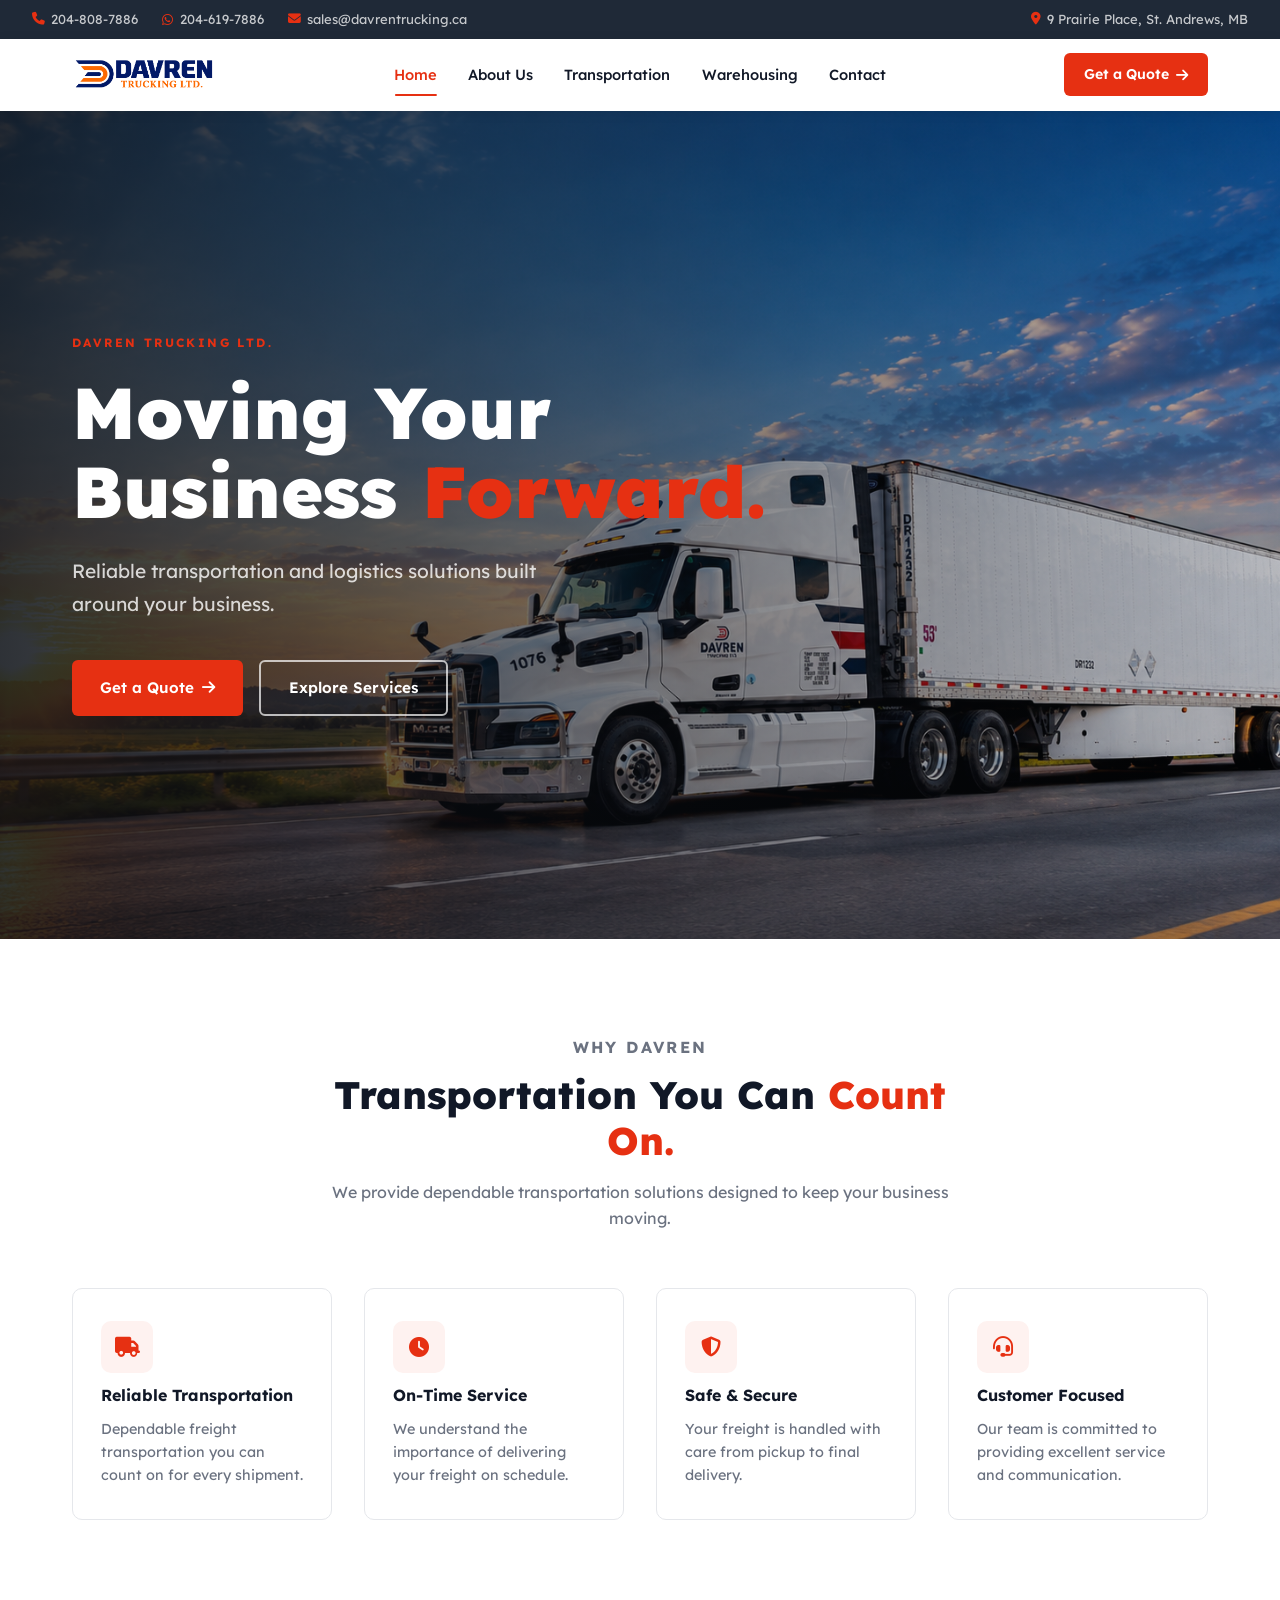
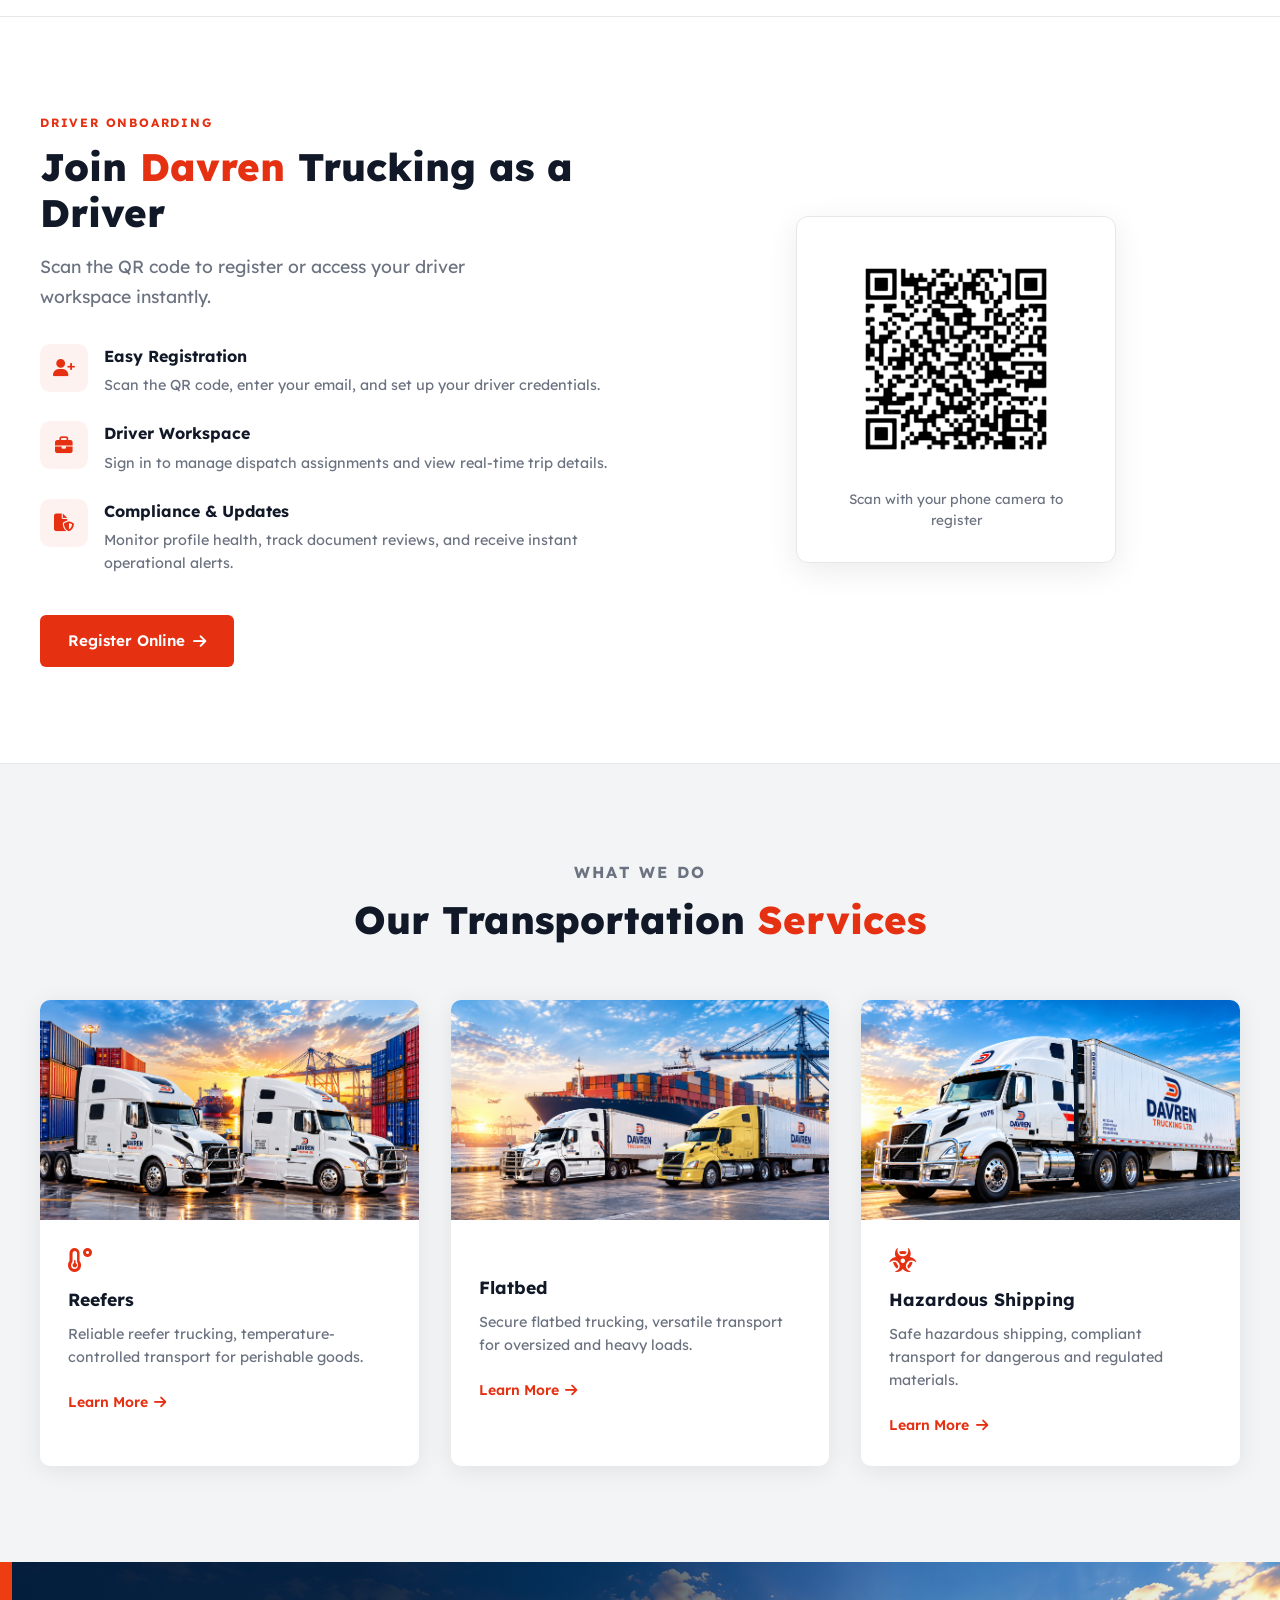
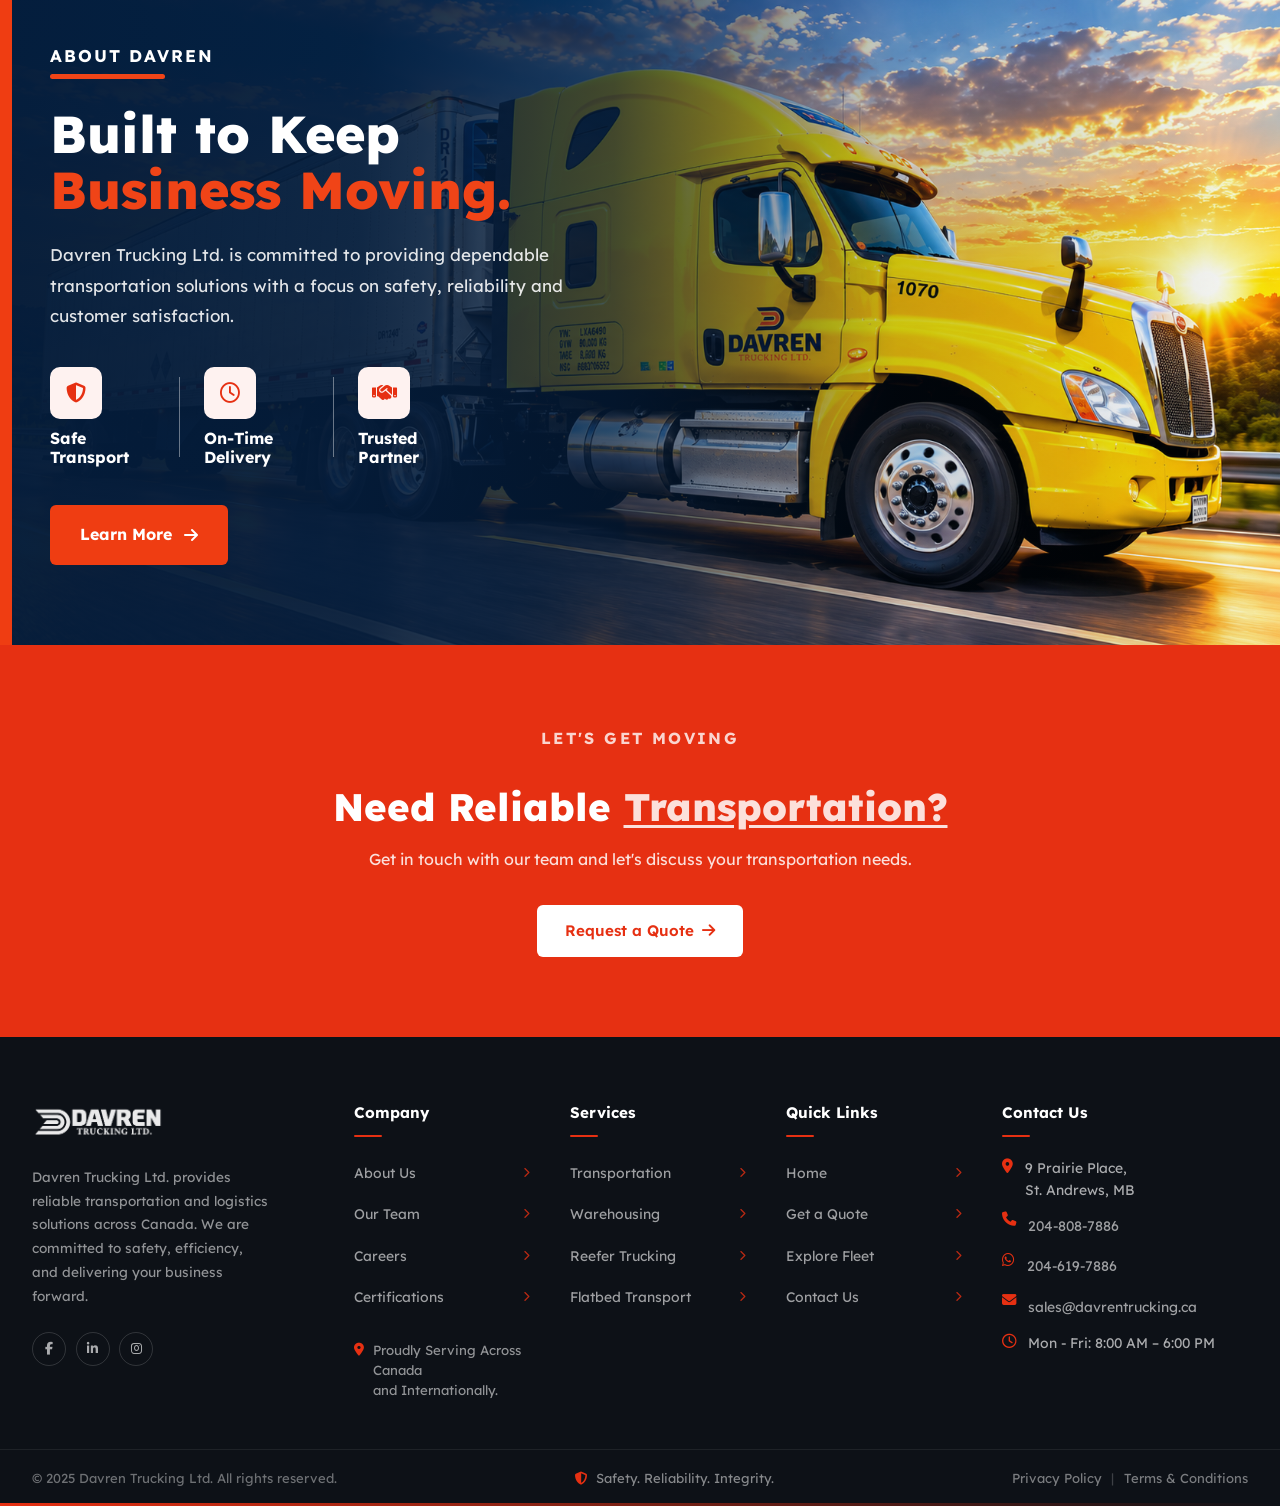
==== commit 941e72c5: "Add driver onboarding section and registration QR code" ====
--- a/index.html
+++ b/index.html
@@ -364,6 +364,73 @@
         </section>
 
 
+        <!-- ================= DRIVER ONBOARDING ================= -->
+
+        <section class="driver-onboarding">
+
+            <div class="driver-onboarding-inner">
+
+                <div class="driver-content">
+
+                    <span class="section-label">DRIVER ONBOARDING</span>
+
+                    <h2>
+                        Join <span>Davren</span> Trucking as a Driver
+                    </h2>
+
+                    <p class="driver-description">
+                        Scan the QR code to register or access your driver workspace instantly.
+                    </p>
+
+                    <ul class="driver-features">
+                        <li>
+                            <div class="driver-feature-icon">
+                                <i class="fa-solid fa-user-plus"></i>
+                            </div>
+                            <div class="driver-feature-text">
+                                <h4>Easy Registration</h4>
+                                <p>Scan the QR code, enter your email, and set up your driver credentials.</p>
+                            </div>
+                        </li>
+                        <li>
+                            <div class="driver-feature-icon">
+                                <i class="fa-solid fa-briefcase"></i>
+                            </div>
+                            <div class="driver-feature-text">
+                                <h4>Driver Workspace</h4>
+                                <p>Sign in to manage dispatch assignments and view real-time trip details.</p>
+                            </div>
+                        </li>
+                        <li>
+                            <div class="driver-feature-icon">
+                                <i class="fa-solid fa-file-shield"></i>
+                            </div>
+                            <div class="driver-feature-text">
+                                <h4>Compliance & Updates</h4>
+                                <p>Monitor profile health, track document reviews, and receive instant operational alerts.</p>
+                            </div>
+                        </li>
+                    </ul>
+
+                    <a href="https://admin.cfsteam.ca/register/driver?token=ab80a9eb12e2752f3bf4310fbe5dad9b791bc844338d795e58c05eafb231bc39" target="_blank" rel="noopener noreferrer" class="primary-btn">
+                        Register Online
+                        <i class="fa-solid fa-arrow-right"></i>
+                    </a>
+
+                </div>
+
+                <div class="driver-qr">
+                    <div class="driver-qr-card">
+                        <img src="assets/images/davren_registration_qr.png" alt="Driver Registration QR Code">
+                        <p class="driver-qr-caption">Scan with your phone camera to register</p>
+                    </div>
+                </div>
+
+            </div>
+
+        </section>
+
+
         <!-- ================= SERVICES ================= -->
 
         <section class="services">
--- a/assets/css/style.css
+++ b/assets/css/style.css
@@ -600,6 +600,174 @@
 
 
 /* ============================================================
+   DRIVER ONBOARDING
+   ============================================================ */
+.driver-onboarding {
+    padding: 6rem 2rem;
+    background: var(--white);
+    border-top: 1px solid #e5e7eb;
+    border-bottom: 1px solid #e5e7eb;
+}
+
+.driver-onboarding-inner {
+    max-width: 1200px;
+    margin: 0 auto;
+    display: grid;
+    grid-template-columns: 1fr 1fr;
+    gap: 4rem;
+    align-items: center;
+}
+
+.driver-content .section-label {
+    display: block;
+    text-align: left;
+}
+
+.driver-content h2 {
+    font-size: clamp(1.75rem, 3vw, 2.5rem);
+    font-weight: 800;
+    line-height: 1.2;
+    color: var(--dark);
+    margin-bottom: 1rem;
+}
+
+.driver-content h2 span {
+    color: var(--primary);
+}
+
+.driver-description {
+    font-size: 1.1rem;
+    color: var(--gray);
+    line-height: 1.7;
+    margin-bottom: 2rem;
+    max-width: 480px;
+}
+
+.driver-features {
+    list-style: none;
+    display: flex;
+    flex-direction: column;
+    gap: 1.5rem;
+    margin-bottom: 2.5rem;
+}
+
+.driver-features li {
+    display: flex;
+    gap: 1rem;
+    align-items: flex-start;
+}
+
+.driver-feature-icon {
+    width: 48px;
+    height: 48px;
+    background: #fef2f0;
+    border-radius: 10px;
+    display: flex;
+    align-items: center;
+    justify-content: center;
+    flex-shrink: 0;
+}
+
+.driver-feature-icon i {
+    font-size: 1.1rem;
+    color: var(--primary);
+}
+
+.driver-feature-text h4 {
+    font-size: 1rem;
+    font-weight: 700;
+    color: var(--dark);
+    margin-bottom: 0.3rem;
+}
+
+.driver-feature-text p {
+    font-size: 0.9rem;
+    color: var(--gray);
+    line-height: 1.6;
+    margin: 0;
+}
+
+.driver-qr {
+    display: flex;
+    justify-content: center;
+}
+
+.driver-qr-card {
+    background: var(--white);
+    border: 1px solid #e5e7eb;
+    border-radius: 12px;
+    padding: 2rem;
+    box-shadow: 0 8px 32px rgba(0,0,0,0.08);
+    text-align: center;
+    max-width: 320px;
+    width: 100%;
+}
+
+.driver-qr-card img {
+    width: 100%;
+    max-width: 220px;
+    height: auto;
+    margin: 0 auto 1.25rem;
+    border-radius: 8px;
+}
+
+.driver-qr-caption {
+    font-size: 0.85rem;
+    color: var(--gray);
+    margin: 0;
+    line-height: 1.5;
+}
+
+@media (max-width: 900px) {
+    .driver-onboarding-inner {
+        grid-template-columns: 1fr;
+        gap: 3rem;
+    }
+
+    .driver-content {
+        order: 1;
+        text-align: center;
+    }
+
+    .driver-content .section-label {
+        text-align: center;
+    }
+
+    .driver-description {
+        margin-left: auto;
+        margin-right: auto;
+    }
+
+    .driver-features {
+        text-align: left;
+    }
+
+    .driver-qr {
+        order: 2;
+    }
+}
+
+@media (max-width: 640px) {
+    .driver-onboarding {
+        padding: 4rem 1rem;
+    }
+
+    .driver-features {
+        gap: 1.25rem;
+    }
+
+    .driver-feature-icon {
+        width: 42px;
+        height: 42px;
+    }
+
+    .driver-qr-card {
+        padding: 1.5rem;
+    }
+}
+
+
+/* ============================================================
    DAVREN ABOUT SECTION
    ============================================================ */
 .davren-about-section {
@@ -1600,7 +1768,7 @@
    CERTIFICATIONS
    ============================================================ */
 .certifications {
-    padding: 5rem 2rem;
+    padding: clamp(3rem, 6vw, 5rem) 1.5rem;
     background: var(--white);
     border-top: 1px solid #e5e7eb;
     border-bottom: 1px solid #e5e7eb;
@@ -1611,17 +1779,55 @@
     margin: 0 auto;
 }
 
-.cert-logos{
-    display: flex;
+.cert-logos {
+    display: flex;
+    flex-wrap: wrap;
     align-items: center;
     justify-content: center;
+    gap: 2rem 3rem;
 }
 
 .cert-logos img {
-    max-width: 80px;
-    margin-right: 10px;
+    max-width: 100px;
+    max-height: 55px;
+    width: auto;
     height: auto;
     object-fit: contain;
+    transition: transform var(--transition), opacity var(--transition);
+}
+
+.cert-logos img:hover {
+    transform: translateY(-3px) scale(1.05);
+}
+
+@media (max-width: 768px) {
+    .certifications {
+        padding: 3rem 1.25rem;
+    }
+
+    .cert-logos {
+        gap: 1.5rem 2rem;
+    }
+
+    .cert-logos img {
+        max-width: 85px;
+        max-height: 48px;
+    }
+}
+
+@media (max-width: 480px) {
+    .certifications {
+        padding: 2.5rem 1rem;
+    }
+
+    .cert-logos {
+        gap: 1.25rem 1.5rem;
+    }
+
+    .cert-logos img {
+        max-width: 75px;
+        max-height: 40px;
+    }
 }
 
 
@@ -2229,15 +2435,6 @@
     .wh-intro-stats {
         gap: 1.5rem;
     }
-
-    .wh-facility-content {
-        padding: 3.5rem 2rem;
-    }
-
-    .wh-facility-features {
-        flex-wrap: wrap;
-        gap: 2.5rem;
-    }
 }
 
 @media (max-width: 768px) {
@@ -2274,21 +2471,6 @@
         gap: 1.25rem;
         flex-wrap: wrap;
     }
-
-    .wh-facility-content {
-        padding: 3rem 1.25rem;
-    }
-
-    .wh-facility-content h2 {
-        font-size: clamp(1.5rem, 5vw, 2rem);
-        line-height: 1.25;
-        word-break: break-word;
-    }
-
-    .wh-facility-features {
-        flex-direction: column;
-        gap: 1.5rem;
-    }
 }
 
 
@@ -2391,13 +2573,18 @@
 
 /* ---- Facility ---- */
 .wh-facility {
-    padding:0px;
+    padding: clamp(3.5rem, 6vw, 5.5rem) 2rem;
     background: var(--white);
-    min-height: 460px;
+    border-top: 1px solid #e5e7eb;
+    border-bottom: 1px solid #e5e7eb;
+}
+
+.wh-facility-inner {
+    max-width: 1200px;
+    margin: 0 auto;
 }
 
 .wh-facility-content {
-    padding: 5rem 8rem;
     background: var(--white);
 }
 
@@ -2417,44 +2604,99 @@
     font-size: 0.95rem;
     color: var(--gray);
     line-height: 1.75;
-    margin-bottom: 2rem;
+    margin-bottom: 2.5rem;
+    max-width: 800px;
 }
 
 .wh-facility-features {
-    display: flex;
-    gap: 5.5rem;
+    display: grid;
+    grid-template-columns: repeat(4, 1fr);
+    gap: 1.75rem;
 }
 
 .wh-facility-item {
     display: flex;
     align-items: flex-start;
     gap: 1rem;
+    background: var(--light-gray);
+    padding: 1.5rem 1.25rem;
+    border-radius: 12px;
+    border: 1px solid #e5e7eb;
+    transition: transform var(--transition), box-shadow var(--transition), border-color var(--transition);
+}
+
+.wh-facility-item:hover {
+    transform: translateY(-3px);
+    box-shadow: 0 8px 24px rgba(0, 0, 0, 0.06);
+    border-color: rgba(230, 48, 18, 0.2);
 }
 
 .wh-facility-item > i {
-    width: 40px;
-    height: 40px;
+    width: 44px;
+    height: 44px;
     background: #fef2f0;
-    border-radius: 8px;
+    border-radius: 10px;
     display: flex;
     align-items: center;
     justify-content: center;
     color: var(--primary);
+    font-size: 1.05rem;
+    flex-shrink: 0;
+}
+
+.wh-facility-item h4 {
     font-size: 0.95rem;
-    flex-shrink: 0;
-}
-
-.wh-facility-item h4 {
-    font-size: 0.9rem;
     font-weight: 700;
     color: var(--dark);
-    margin-bottom: 0.2rem;
+    margin-bottom: 0.35rem;
 }
 
 .wh-facility-item p {
     font-size: 0.85rem;
     color: var(--gray);
     line-height: 1.55;
+}
+
+@media (max-width: 1024px) {
+    .wh-facility-features {
+        grid-template-columns: repeat(2, 1fr);
+        gap: 1.5rem;
+    }
+}
+
+@media (max-width: 768px) {
+    .wh-facility {
+        padding: 3.5rem 1.25rem;
+    }
+
+    .wh-facility-content > p {
+        margin-bottom: 2rem;
+    }
+
+    .wh-facility-features {
+        grid-template-columns: 1fr;
+        gap: 1rem;
+    }
+
+    .wh-facility-item {
+        padding: 1.25rem 1rem;
+    }
+}
+
+@media (max-width: 480px) {
+    .wh-facility {
+        padding: 2.75rem 1rem;
+    }
+
+    .wh-facility-item {
+        gap: 0.85rem;
+    }
+
+    .wh-facility-item > i {
+        width: 38px;
+        height: 38px;
+        font-size: 0.95rem;
+    }
 }
 
 
